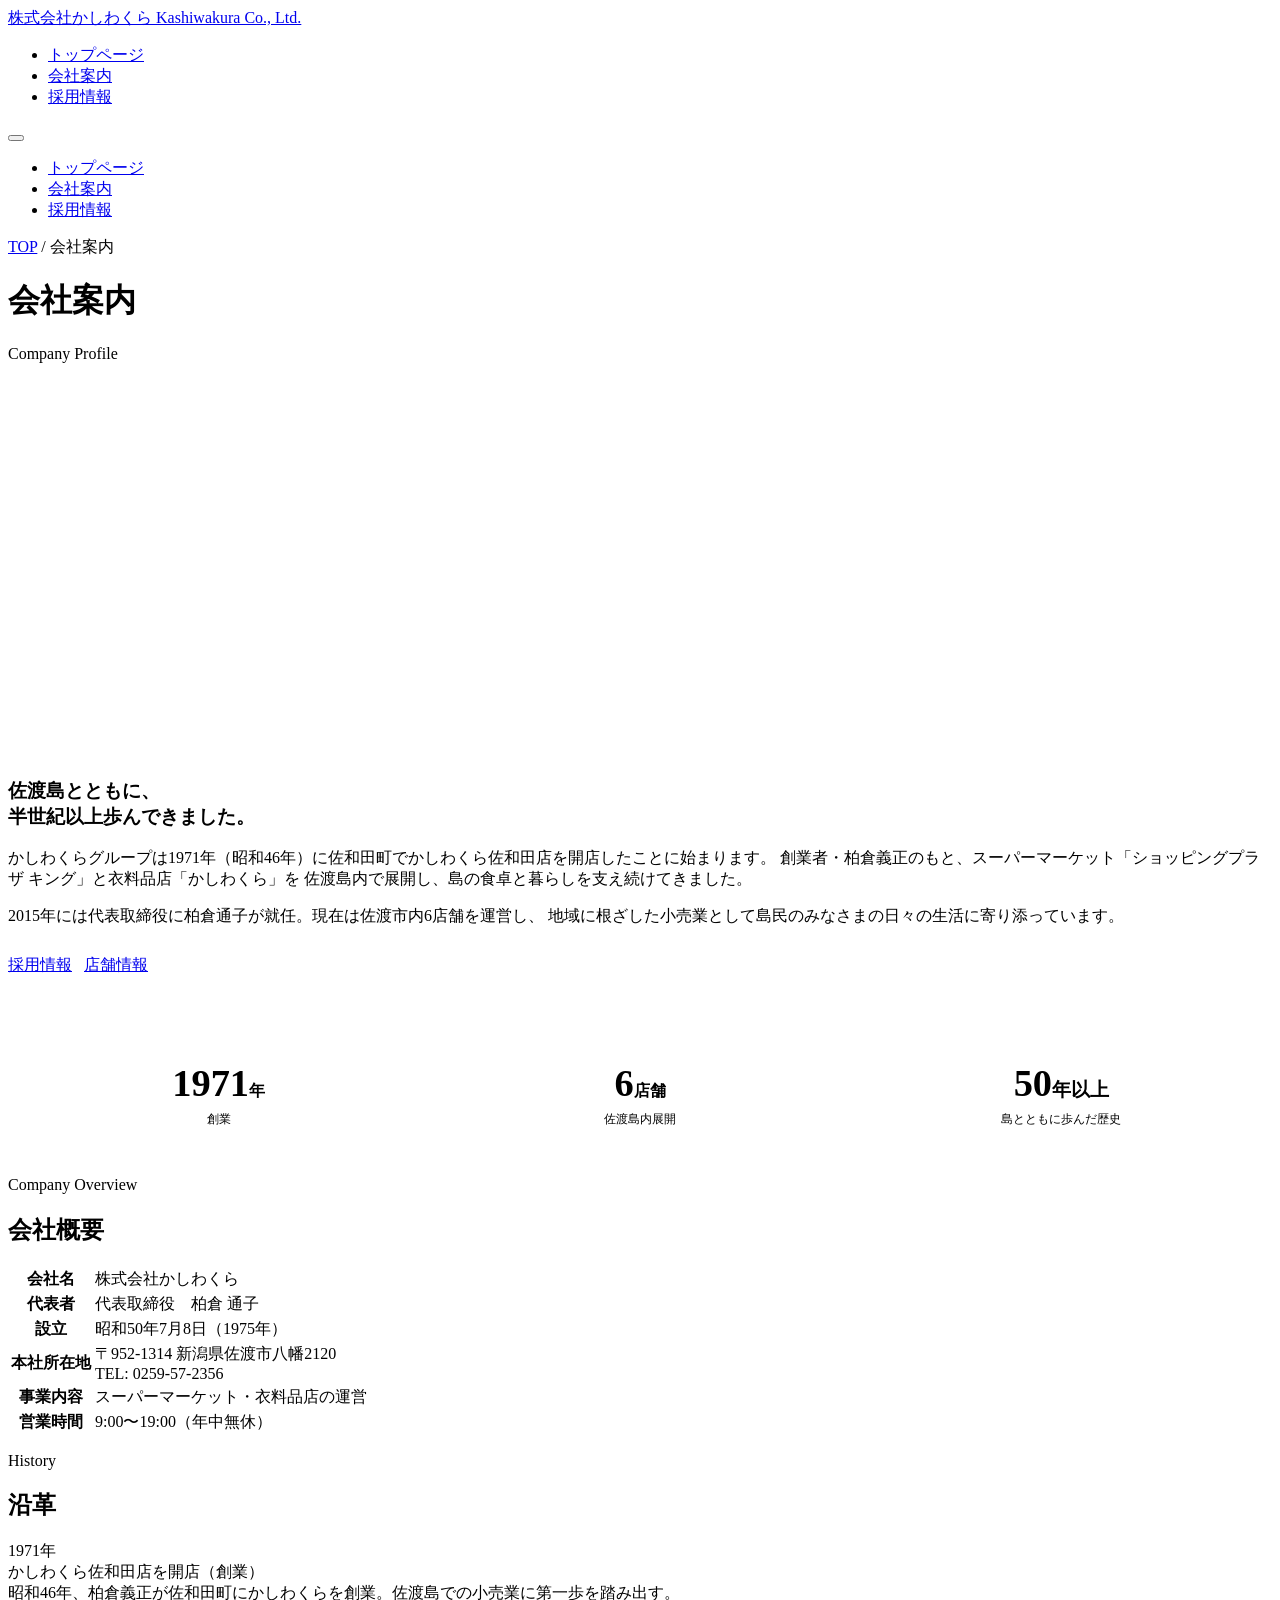
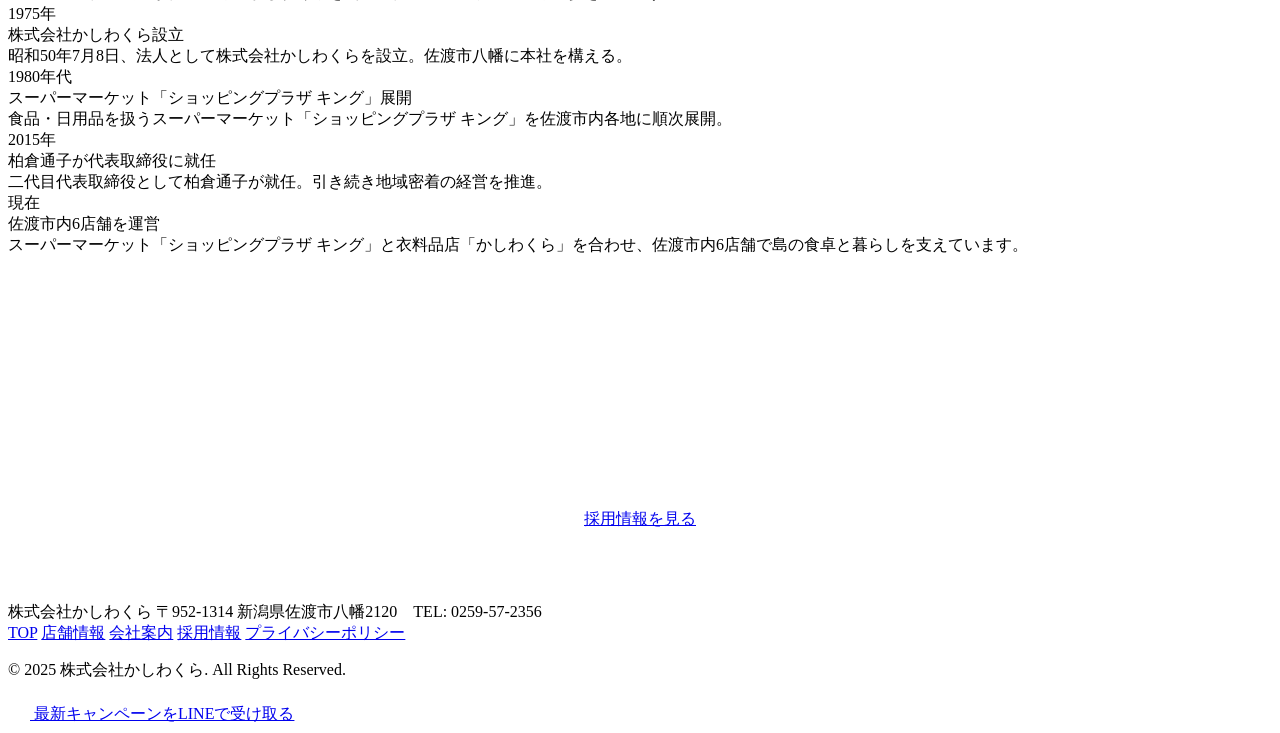
==== company.html @ 740fd7d4 "Add files via upload" ====
<!DOCTYPE html>
<html lang="ja">
<head>
  <meta charset="UTF-8" />
  <meta name="viewport" content="width=device-width, initial-scale=1.0" />
  <meta name="description" content="株式会社かしわくらの会社案内。企業理念・沿革・会社概要をご紹介します。" />
  <title>会社案内 | 株式会社かしわくら</title>
  <link rel="preconnect" href="https://fonts.googleapis.com" />
  <link rel="preconnect" href="https://fonts.gstatic.com" crossorigin />
  <link href="https://fonts.googleapis.com/css2?family=Noto+Sans+JP:wght@400;500;700;900&display=swap" rel="stylesheet" />
  <link rel="stylesheet" href="css/style.css" />
</head>
<body>

<!-- ===== HEADER ===== -->
<header id="header">
  <div class="header-inner">
    <a href="index.html" class="logo">
      <span class="logo-main">株式会社かしわくら</span>
      <span class="logo-sub">Kashiwakura Co., Ltd.</span>
    </a>

    <nav>
      <ul class="nav-list">
        <li><a href="index.html">トップページ</a></li>
        <li><a href="company.html" class="active">会社案内</a></li>
        <li><a href="recruit.html">採用情報</a></li>
      </ul>
    </nav>

    <button class="hamburger" id="hamburger" aria-label="メニュー" aria-expanded="false">
      <span></span>
      <span></span>
      <span></span>
    </button>
  </div>
</header>

<!-- Mobile Menu -->
<div class="mobile-menu" id="mobileMenu">
  <ul>
    <li><a href="index.html">トップページ</a></li>
    <li><a href="company.html">会社案内</a></li>
    <li><a href="recruit.html">採用情報</a></li>
  </ul>
</div>


<!-- ===== PAGE HERO ===== -->
<div class="page-hero">
  <div class="container">
    <nav class="breadcrumb" aria-label="パンくず">
      <a href="index.html">TOP</a>
      <span class="breadcrumb-sep">/</span>
      <span>会社案内</span>
    </nav>
    <h1 class="page-hero-title">会社案内</h1>
    <p class="page-hero-en">Company Profile</p>
  </div>
</div>

<!-- ===== OVERVIEW ===== -->
<section class="overview-section">
  <div class="container">
    <div class="overview-grid">
      <div class="overview-image fade-in-left">
        <div class="store-photo-placeholder" data-label="ここに画像が入ります" style="height:100%; min-height:380px; border-radius:var(--radius-lg);"></div>
      </div>
      <div class="overview-text fade-in-right">
        <h3>佐渡島とともに、<br>半世紀以上歩んできました。</h3>
        <p>
          かしわくらグループは1971年（昭和46年）に佐和田町でかしわくら佐和田店を開店したことに始まります。
          創業者・柏倉義正のもと、スーパーマーケット「ショッピングプラザ キング」と衣料品店「かしわくら」を
          佐渡島内で展開し、島の食卓と暮らしを支え続けてきました。
        </p>
        <p>
          2015年には代表取締役に柏倉通子が就任。現在は佐渡市内6店舗を運営し、
          地域に根ざした小売業として島民のみなさまの日々の生活に寄り添っています。
        </p>
        <div style="margin-top:28px; display:flex; gap:12px; flex-wrap:wrap;">
          <a href="recruit.html" class="btn btn-primary">採用情報 <span class="chevron"></span></a>
          <a href="index.html#store" class="btn btn-outline">店舗情報 <span class="chevron"></span></a>
        </div>
      </div>
    </div>

    <!-- Stats -->
    <div style="display:grid; grid-template-columns:repeat(3,1fr); gap:0; margin-top:56px; border:1px solid var(--border-light);" class="stagger">
      <div class="fade-in" style="padding:32px 24px; text-align:center; border-right:1px solid var(--border-light);">
        <div style="font-size:2.4rem; font-weight:900; color:var(--primary); line-height:1;">1971<span style="font-size:1rem; font-weight:700;">年</span></div>
        <div style="font-size:0.78rem; color:var(--text-muted); margin-top:8px;">創業</div>
      </div>
      <div class="fade-in" style="padding:32px 24px; text-align:center; border-right:1px solid var(--border-light);">
        <div style="font-size:2.4rem; font-weight:900; color:var(--primary); line-height:1;">6<span style="font-size:1rem; font-weight:700;">店舗</span></div>
        <div style="font-size:0.78rem; color:var(--text-muted); margin-top:8px;">佐渡島内展開</div>
      </div>
      <div class="fade-in" style="padding:32px 24px; text-align:center;">
        <div style="font-size:2.4rem; font-weight:900; color:var(--primary); line-height:1;">50<span style="font-size:1.2rem; font-weight:700;">年以上</span></div>
        <div style="font-size:0.78rem; color:var(--text-muted); margin-top:8px;">島とともに歩んだ歴史</div>
      </div>
    </div>
  </div>
</section>

<!-- ===== COMPANY TABLE ===== -->
<section class="company-table-section">
  <div class="container">
    <div class="section-header fade-in">
      <p class="section-title-en">Company Overview</p>
      <h2 class="section-title">会社概要</h2>
      <div class="divider"></div>
    </div>

    <div class="fade-in">
      <table class="company-table">
        <tbody>
          <tr>
            <th>会社名</th>
            <td>株式会社かしわくら</td>
          </tr>
          <tr>
            <th>代表者</th>
            <td>代表取締役　柏倉 通子</td>
          </tr>
          <tr>
            <th>設立</th>
            <td>昭和50年7月8日（1975年）</td>
          </tr>
          <tr>
            <th>本社所在地</th>
            <td>〒952-1314 新潟県佐渡市八幡2120<br>TEL: 0259-57-2356</td>
          </tr>
          <tr>
            <th>事業内容</th>
            <td>スーパーマーケット・衣料品店の運営</td>
          </tr>
          <tr>
            <th>営業時間</th>
            <td>9:00〜19:00（年中無休）</td>
          </tr>
        </tbody>
      </table>
    </div>
  </div>
</section>


<!-- ===== HISTORY ===== -->
<section class="history-section">
  <div class="container">
    <div class="section-header fade-in">
      <p class="section-title-en">History</p>
      <h2 class="section-title">沿革</h2>
      <div class="divider"></div>
    </div>

    <div class="timeline fade-in">
      <div class="timeline-item">
        <div class="timeline-year">1971年</div>
        <div class="timeline-dot"></div>
        <div class="timeline-body">
          <div class="timeline-event">かしわくら佐和田店を開店（創業）</div>
          <div class="timeline-desc">昭和46年、柏倉義正が佐和田町にかしわくらを創業。佐渡島での小売業に第一歩を踏み出す。</div>
        </div>
      </div>
      <div class="timeline-item">
        <div class="timeline-year">1975年</div>
        <div class="timeline-dot"></div>
        <div class="timeline-body">
          <div class="timeline-event">株式会社かしわくら設立</div>
          <div class="timeline-desc">昭和50年7月8日、法人として株式会社かしわくらを設立。佐渡市八幡に本社を構える。</div>
        </div>
      </div>
      <div class="timeline-item">
        <div class="timeline-year">1980年代</div>
        <div class="timeline-dot"></div>
        <div class="timeline-body">
          <div class="timeline-event">スーパーマーケット「ショッピングプラザ キング」展開</div>
          <div class="timeline-desc">食品・日用品を扱うスーパーマーケット「ショッピングプラザ キング」を佐渡市内各地に順次展開。</div>
        </div>
      </div>
      <div class="timeline-item">
        <div class="timeline-year">2015年</div>
        <div class="timeline-dot"></div>
        <div class="timeline-body">
          <div class="timeline-event">柏倉通子が代表取締役に就任</div>
          <div class="timeline-desc">二代目代表取締役として柏倉通子が就任。引き続き地域密着の経営を推進。</div>
        </div>
      </div>
      <div class="timeline-item">
        <div class="timeline-year">現在</div>
        <div class="timeline-dot" style="background: var(--accent);"></div>
        <div class="timeline-body">
          <div class="timeline-event">佐渡市内6店舗を運営</div>
          <div class="timeline-desc">スーパーマーケット「ショッピングプラザ キング」と衣料品店「かしわくら」を合わせ、佐渡市内6店舗で島の食卓と暮らしを支えています。</div>
        </div>
      </div>
    </div>
  </div>
</section>

<!-- ===== CTA ===== -->
<section style="background: var(--primary); padding: 72px 0; text-align: center;">
  <div class="container">
    <div class="fade-in">
      <p style="font-size:0.75rem; font-weight:700; letter-spacing:0.2em; color:rgba(255,255,255,0.6); text-transform:uppercase; margin-bottom:14px;">Join Us</p>
      <h2 style="font-size:clamp(1.5rem, 3.5vw, 2.2rem); font-weight:800; color:#fff; margin-bottom:18px;">一緒に働いてみませんか？</h2>
      <p style="font-size:0.95rem; color:rgba(255,255,255,0.8); margin-bottom:32px; line-height:1.8;">
        スタッフを募集しています。未経験でも安心の研修制度があります。
      </p>
      <a href="recruit.html" class="btn btn-green btn-lg">採用情報を見る <span class="chevron"></span></a>
    </div>
  </div>
</section>

<!-- ===== FOOTER ===== -->
<footer id="footer">
  <div class="footer-simple">
    <div class="footer-simple-inner container">
      <div class="footer-simple-left">
        <span class="footer-logo-main">株式会社かしわくら</span>
        <span class="footer-simple-address">〒952-1314 新潟県佐渡市八幡2120　TEL: 0259-57-2356</span>
      </div>
      <nav class="footer-simple-nav">
        <a href="index.html">TOP</a>
        <a href="index.html#store">店舗情報</a>
        <a href="company.html">会社案内</a>
        <a href="recruit.html">採用情報</a>
        <a href="#">プライバシーポリシー</a>
      </nav>
    </div>
    <div class="footer-simple-bottom container">
      <p>&copy; 2025 株式会社かしわくら. All Rights Reserved.</p>
    </div>
  </div>
</footer>

<!-- ===== 浮遊LINEボタン ===== -->
<a href="https://lin.ee/XRO5VTy" target="_blank" rel="noopener" class="float-line-btn" aria-label="LINEで最新キャンペーン情報を受け取る">
  <svg width="22" height="22" viewBox="0 0 24 24" fill="#fff"><path d="M19.365 9.863c.349 0 .63.285.63.631 0 .345-.281.63-.63.63H17.61v1.125h1.755c.349 0 .63.283.63.630 0 .344-.281.629-.63.629h-2.386c-.345 0-.627-.285-.627-.629V8.108c0-.345.282-.63.63-.63h2.386c.349 0 .63.285.63.63 0 .349-.281.63-.63.63H17.61v1.125h1.755zm-3.855 3.016c0 .27-.174.51-.432.596-.064.021-.133.031-.199.031-.211 0-.391-.09-.51-.25l-2.443-3.317v2.94c0 .344-.279.629-.631.629-.346 0-.626-.285-.626-.629V8.108c0-.27.173-.51.43-.595.06-.023.136-.033.194-.033.195 0 .375.104.495.254l2.462 3.33V8.108c0-.345.282-.63.63-.63.345 0 .63.285.63.63v4.771zm-5.741 0c0 .344-.282.629-.631.629-.345 0-.627-.285-.627-.629V8.108c0-.345.282-.63.627-.63.349 0 .631.285.631.63v4.771zm-2.466.629H4.917c-.345 0-.63-.285-.63-.629V8.108c0-.345.285-.63.63-.63.348 0 .63.285.63.63v4.141h1.756c.348 0 .629.283.629.63 0 .344-.281.629-.629.629M24 10.314C24 4.943 18.615.572 12 .572S0 4.943 0 10.314c0 4.811 4.27 8.842 10.035 9.608.391.082.923.258 1.058.59.12.301.079.766.038 1.08l-.164 1.02c-.045.301-.24 1.186 1.049.645 1.291-.539 6.916-4.078 9.436-6.975C23.176 14.393 24 12.458 24 10.314"/></svg>
  <span>最新キャンペーンをLINEで受け取る</span>
</a>

<script src="js/main.js"></script>
</body>
</html>
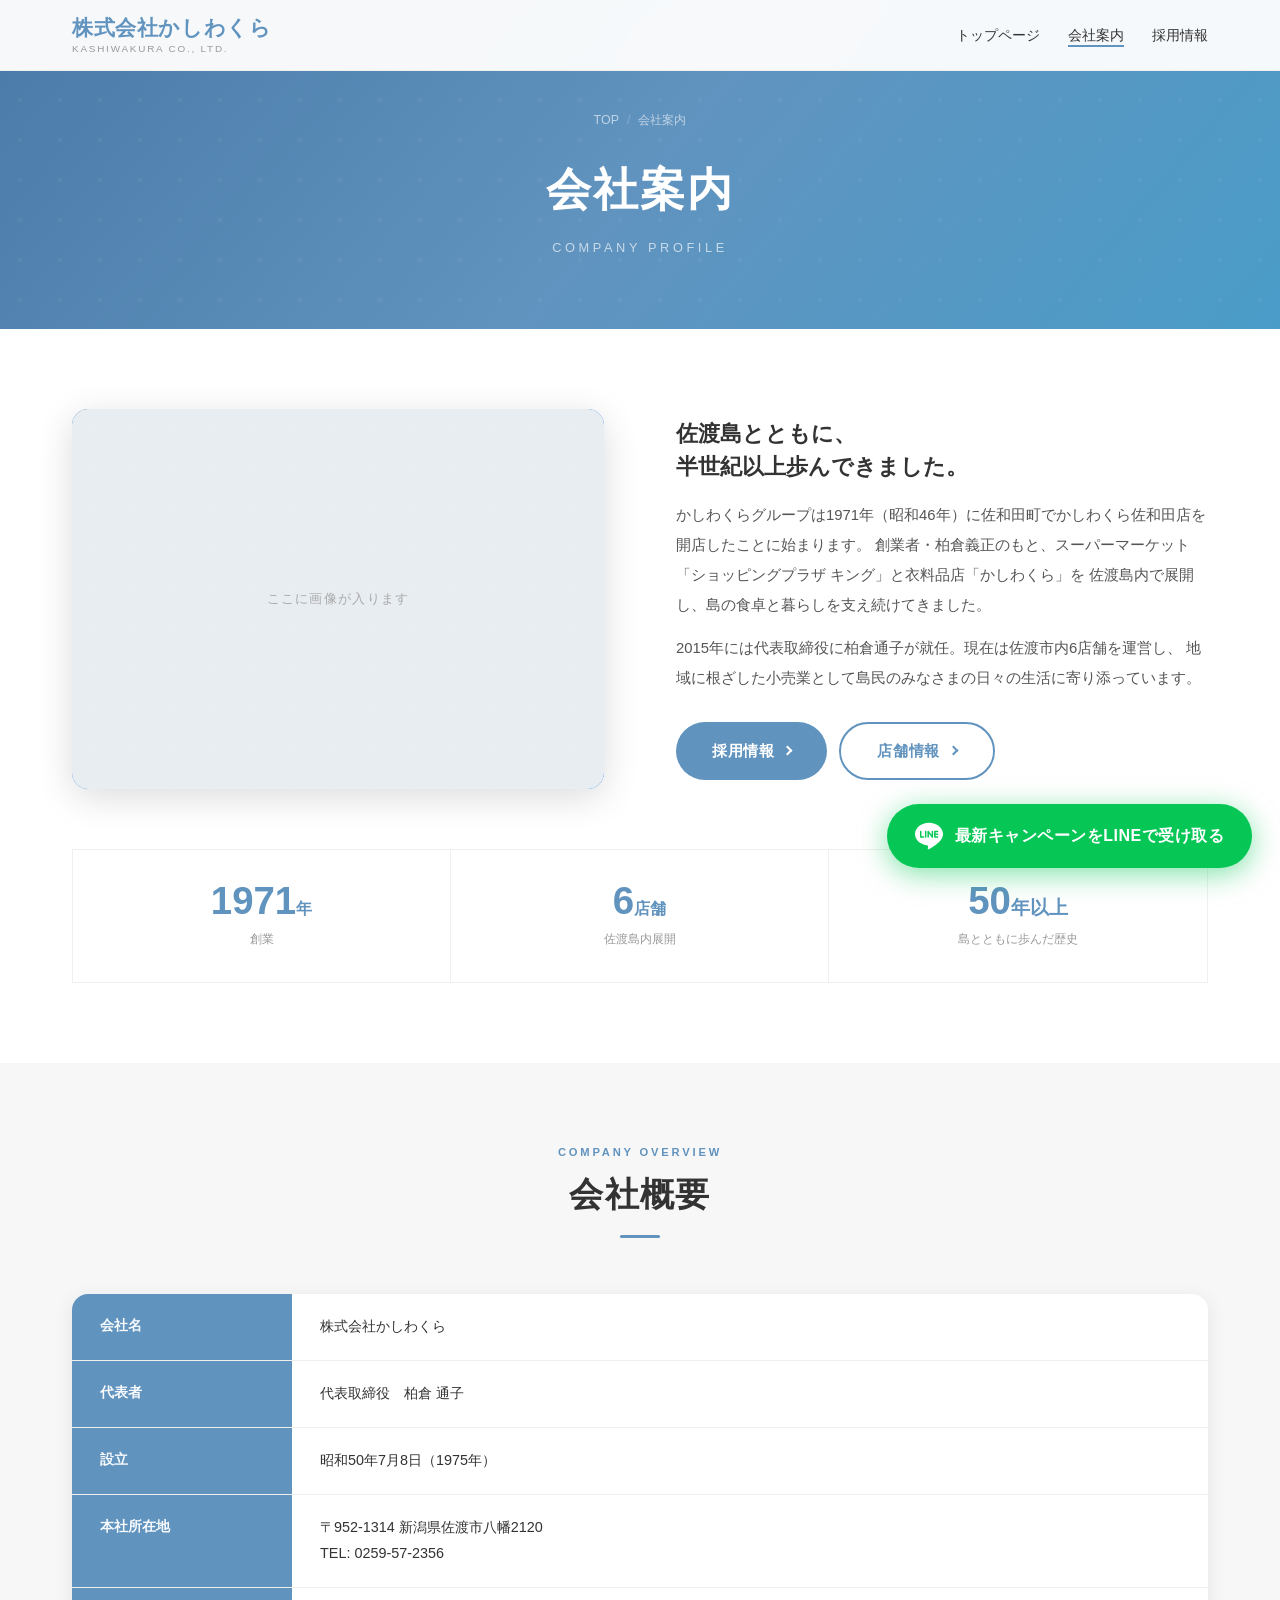
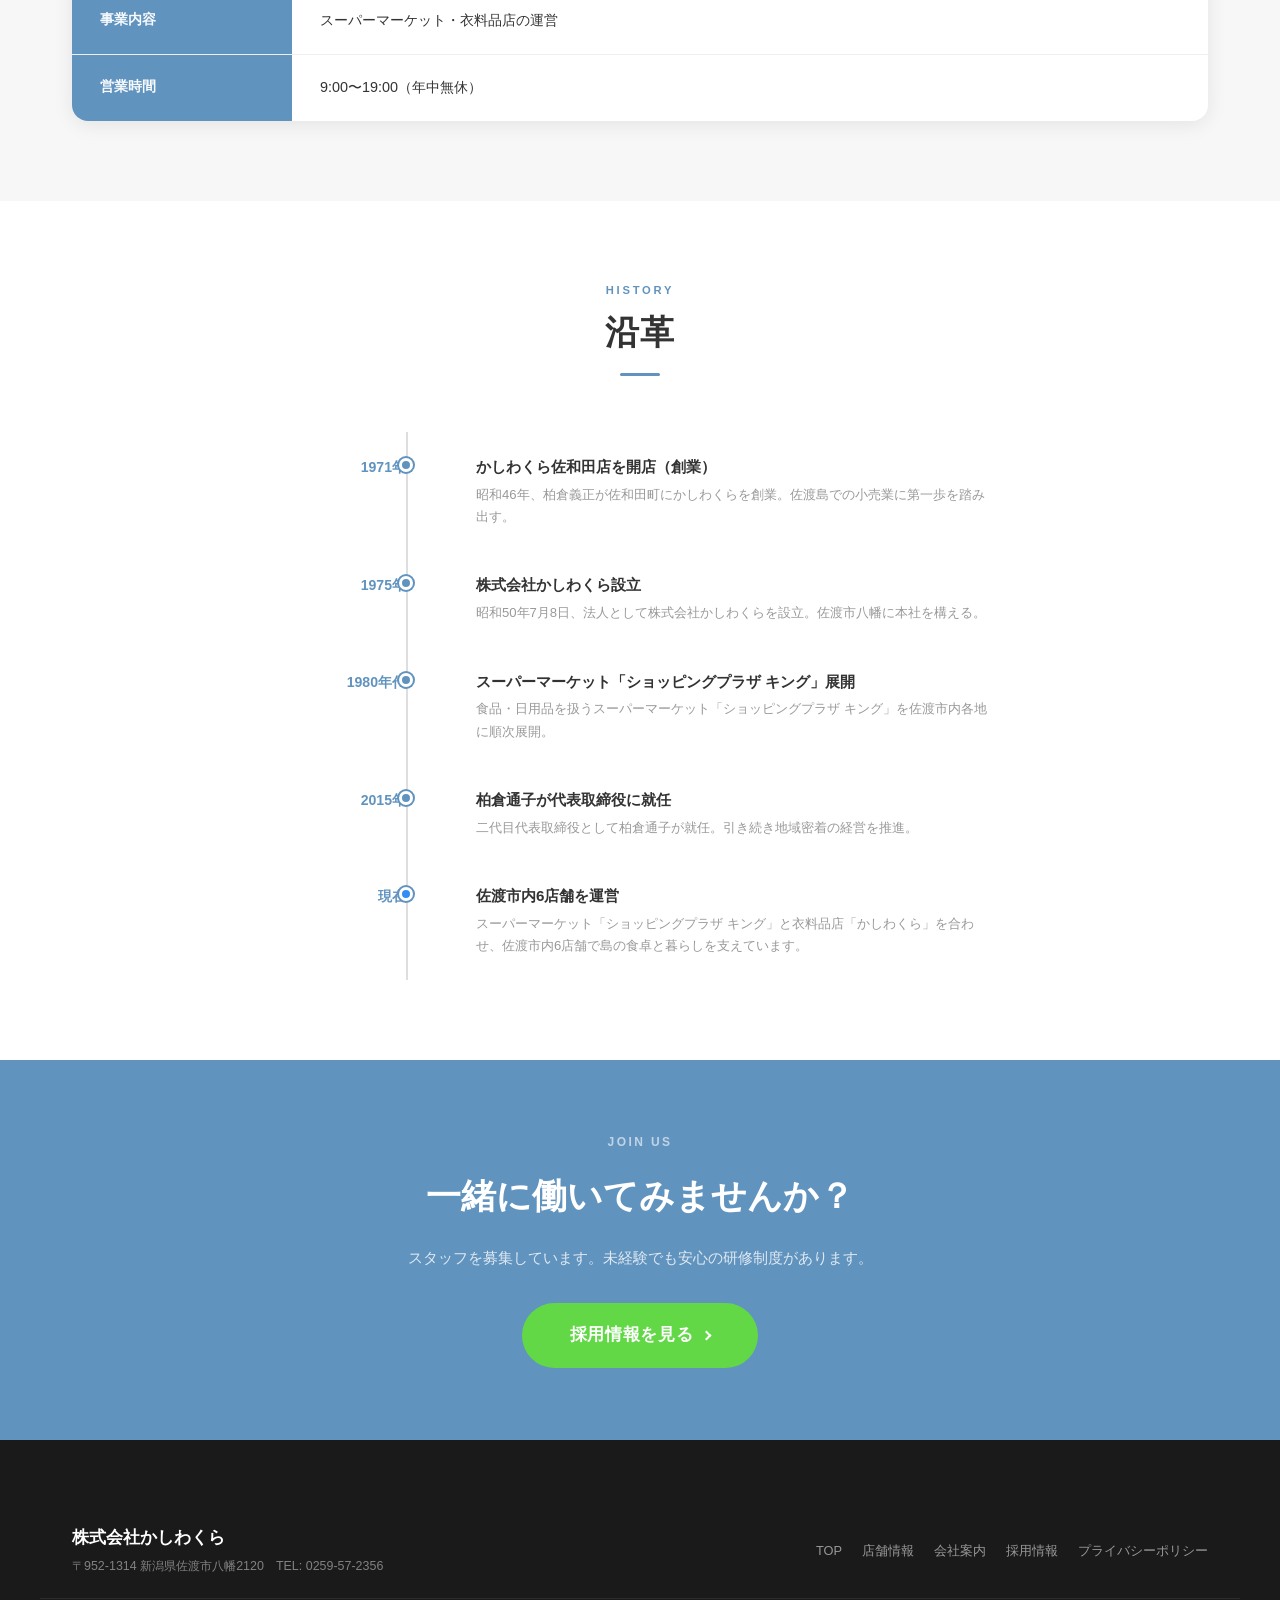
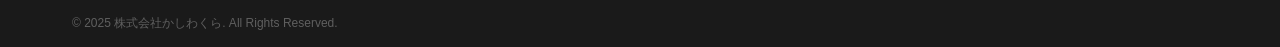
==== commit ce8e6952: "Add files via upload" ====
--- a/company.html
+++ b/company.html
@@ -8,7 +8,7 @@
   <link rel="preconnect" href="https://fonts.googleapis.com" />
   <link rel="preconnect" href="https://fonts.gstatic.com" crossorigin />
   <link href="https://fonts.googleapis.com/css2?family=Noto+Sans+JP:wght@400;500;700;900&display=swap" rel="stylesheet" />
-  <link rel="stylesheet" href="css/style.css" />
+  <link rel="stylesheet" href="style.css" />
 </head>
 <body>
 
@@ -241,6 +241,6 @@
   <span>最新キャンペーンをLINEで受け取る</span>
 </a>
 
-<script src="js/main.js"></script>
+<script src="main.js"></script>
 </body>
 </html>
--- a/style.css
+++ b/style.css
@@ -0,0 +1,2009 @@
+/* ===================================
+   CSS Variables & Reset
+=================================== */
+:root {
+  --primary: #6193bf;
+  --primary-dark: #4a7ba8;
+  --primary-light: #85afd0;
+  --accent: #338df4;
+  --accent-green: #62d847;
+  --accent-green-dark: #4ab835;
+  --bg: #f7f7f7;
+  --bg-white: #ffffff;
+  --bg-light: #fdfdfd;
+  --text: #333333;
+  --text-light: #555555;
+  --text-muted: #999999;
+  --border: #dedede;
+  --border-light: #efefef;
+  --radius: 8px;
+  --radius-lg: 16px;
+  --radius-pill: 40px;
+  --shadow: 0 4px 20px rgba(0,0,0,0.08);
+  --shadow-hover: 0 8px 36px rgba(0,0,0,0.14);
+  --transition: 0.25s ease;
+  --font: "Helvetica Neue", Arial, "Hiragino Kaku Gothic ProN", "Hiragino Sans", Meiryo, sans-serif;
+  --max-w: 1200px;
+}
+
+*, *::before, *::after {
+  box-sizing: border-box;
+  margin: 0;
+  padding: 0;
+}
+
+html {
+  scroll-behavior: smooth;
+  font-size: 16px;
+}
+
+body {
+  font-family: var(--font);
+  color: var(--text);
+  background: var(--bg-white);
+  line-height: 1.7;
+  overflow-x: hidden;
+}
+
+img { max-width: 100%; height: auto; display: block; }
+a { color: inherit; text-decoration: none; transition: opacity var(--transition); }
+a:hover { opacity: 0.8; }
+ul { list-style: none; }
+
+/* ===================================
+   Typography
+=================================== */
+.section-title {
+  font-size: clamp(1.5rem, 4vw, 2.1rem);
+  font-weight: 700;
+  color: var(--text);
+  letter-spacing: 0.04em;
+  line-height: 1.35;
+}
+
+.section-title-en {
+  display: block;
+  font-size: 0.7rem;
+  font-weight: 700;
+  letter-spacing: 0.25em;
+  color: var(--primary);
+  text-transform: uppercase;
+  margin-bottom: 10px;
+}
+
+.section-lead {
+  font-size: 1rem;
+  color: var(--text-light);
+  margin-top: 14px;
+  line-height: 1.9;
+}
+
+/* ===================================
+   Layout Utilities
+=================================== */
+.container {
+  max-width: var(--max-w);
+  margin: 0 auto;
+  padding: 0 32px;
+}
+
+.section { padding: 80px 0; }
+
+.section-header {
+  text-align: center;
+  margin-bottom: 56px;
+}
+
+.section-header .divider {
+  width: 40px;
+  height: 3px;
+  background: var(--primary);
+  margin: 18px auto 0;
+  border-radius: 2px;
+}
+
+/* Buttons */
+.btn {
+  display: inline-flex;
+  align-items: center;
+  justify-content: center;
+  gap: 8px;
+  padding: 14px 36px;
+  border-radius: var(--radius-pill);
+  font-size: 0.95rem;
+  font-weight: 700;
+  letter-spacing: 0.04em;
+  cursor: pointer;
+  border: none;
+  transition: all var(--transition);
+  font-family: var(--font);
+}
+
+.btn-primary {
+  background: var(--primary);
+  color: #fff;
+}
+
+.btn-primary:hover {
+  background: var(--primary-dark);
+  transform: translateY(-2px);
+  box-shadow: 0 6px 20px rgba(97,147,191,0.4);
+  opacity: 1;
+}
+
+.btn-accent {
+  background: var(--accent);
+  color: #fff;
+}
+
+.btn-accent:hover {
+  background: #1a7ae0;
+  transform: translateY(-2px);
+  box-shadow: 0 6px 20px rgba(51,141,244,0.4);
+  opacity: 1;
+}
+
+.btn-green {
+  background: var(--accent-green);
+  color: #fff;
+}
+
+.btn-green:hover {
+  background: var(--accent-green-dark);
+  transform: translateY(-2px);
+  box-shadow: 0 6px 20px rgba(98,216,71,0.4);
+  opacity: 1;
+}
+
+.btn-outline {
+  background: transparent;
+  color: var(--primary);
+  border: 2px solid var(--primary);
+}
+
+.btn-outline:hover {
+  background: var(--primary);
+  color: #fff;
+  opacity: 1;
+}
+
+.btn-white {
+  background: #fff;
+  color: var(--primary);
+  font-weight: 700;
+}
+
+.btn-white:hover {
+  background: #f0f4f8;
+  opacity: 1;
+  transform: translateY(-2px);
+}
+
+.btn-sm {
+  padding: 10px 24px;
+  font-size: 0.85rem;
+}
+
+.btn-lg {
+  padding: 18px 48px;
+  font-size: 1.05rem;
+}
+
+/* Arrow chevron */
+.btn .chevron {
+  display: inline-block;
+  width: 7px;
+  height: 7px;
+  border-top: 2px solid currentColor;
+  border-right: 2px solid currentColor;
+  transform: rotate(45deg);
+  margin-left: 2px;
+  transition: transform var(--transition);
+}
+
+.btn:hover .chevron {
+  transform: rotate(45deg) translate(2px, -2px);
+}
+
+/* ===================================
+   Header / Navigation
+=================================== */
+#header {
+  position: fixed;
+  top: 0;
+  left: 0;
+  right: 0;
+  z-index: 1000;
+  background: rgba(253,253,253,0.96);
+  backdrop-filter: blur(8px);
+  -webkit-backdrop-filter: blur(8px);
+  border-bottom: 1px solid var(--border-light);
+  transition: box-shadow var(--transition);
+}
+
+#header.scrolled {
+  box-shadow: 0 2px 16px rgba(0,0,0,0.1);
+}
+
+.header-inner {
+  display: flex;
+  align-items: center;
+  justify-content: space-between;
+  height: 70px;
+  padding: 0 32px;
+  max-width: var(--max-w);
+  margin: 0 auto;
+}
+
+.logo {
+  display: flex;
+  flex-direction: column;
+  line-height: 1.2;
+  gap: 2px;
+}
+
+.logo-main {
+  font-size: 1.3rem;
+  font-weight: 800;
+  color: var(--primary);
+  letter-spacing: 0.03em;
+}
+
+.logo-sub {
+  font-size: 0.62rem;
+  color: var(--text-muted);
+  letter-spacing: 0.18em;
+  text-transform: uppercase;
+}
+
+.nav-list {
+  display: flex;
+  align-items: center;
+  gap: 28px;
+}
+
+.nav-list a {
+  font-size: 0.88rem;
+  font-weight: 500;
+  color: var(--text);
+  position: relative;
+  padding-bottom: 4px;
+  white-space: nowrap;
+}
+
+.nav-list a::after {
+  content: '';
+  position: absolute;
+  bottom: 0;
+  left: 0;
+  width: 0;
+  height: 2px;
+  background: var(--primary);
+  transition: width var(--transition);
+}
+
+.nav-list a:hover::after,
+.nav-list a.active::after {
+  width: 100%;
+}
+
+.nav-list a:hover { opacity: 1; color: var(--primary-dark); }
+
+.nav-contact-btn {
+  background: var(--accent) !important;
+  color: #fff !important;
+  padding: 8px 20px;
+  border-radius: var(--radius-pill);
+  font-weight: 700 !important;
+  font-size: 0.82rem !important;
+}
+
+.nav-contact-btn::after { display: none !important; }
+.nav-contact-btn:hover { background: #1a7ae0 !important; opacity: 1 !important; }
+
+/* Hamburger */
+.hamburger {
+  display: none;
+  flex-direction: column;
+  gap: 5px;
+  cursor: pointer;
+  padding: 4px;
+  background: none;
+  border: none;
+}
+
+.hamburger span {
+  display: block;
+  width: 24px;
+  height: 2px;
+  background: var(--primary);
+  transition: all var(--transition);
+  border-radius: 2px;
+}
+
+.hamburger.active span:nth-child(1) { transform: rotate(45deg) translate(5px, 5px); }
+.hamburger.active span:nth-child(2) { opacity: 0; }
+.hamburger.active span:nth-child(3) { transform: rotate(-45deg) translate(5px, -5px); }
+
+/* Mobile Menu */
+.mobile-menu {
+  display: none;
+  position: fixed;
+  top: 70px;
+  left: 0;
+  right: 0;
+  background: rgba(253,253,253,0.98);
+  backdrop-filter: blur(8px);
+  padding: 16px 24px 24px;
+  border-bottom: 1px solid var(--border);
+  z-index: 999;
+}
+
+.mobile-menu.open { display: block; }
+
+.mobile-menu ul { display: flex; flex-direction: column; }
+
+.mobile-menu a {
+  display: block;
+  padding: 14px 0;
+  font-size: 0.95rem;
+  font-weight: 500;
+  color: var(--text);
+  border-bottom: 1px solid var(--border-light);
+}
+
+/* Fixed side banner (desktop only) */
+.side-banner {
+  position: fixed;
+  right: 0;
+  top: 50%;
+  transform: translateY(-50%);
+  z-index: 500;
+  display: flex;
+  flex-direction: column;
+  gap: 0;
+}
+
+.side-banner-item {
+  writing-mode: vertical-rl;
+  background: var(--primary);
+  color: #fff;
+  font-size: 0.72rem;
+  font-weight: 700;
+  letter-spacing: 0.15em;
+  padding: 16px 10px;
+  cursor: pointer;
+  transition: background var(--transition);
+  white-space: nowrap;
+}
+
+.side-banner-item:nth-child(2) { background: var(--accent-green); }
+.side-banner-item:nth-child(3) { background: #333; }
+
+.side-banner-item:hover { opacity: 0.85; }
+
+/* ===================================
+   Hero (Static)
+=================================== */
+#hero {
+  position: relative;
+  height: calc(100vh - 70px);
+  min-height: 520px;
+  max-height: 820px;
+  overflow: hidden;
+  margin-top: 70px;
+}
+
+.hero-bg {
+  position: absolute;
+  inset: 0;
+}
+
+.hero-bg img {
+  width: 100%;
+  height: 100%;
+  object-fit: cover;
+  object-position: center 40%;
+  display: block;
+}
+
+.hero-overlay {
+  position: absolute;
+  inset: 0;
+  background: linear-gradient(
+    to right,
+    rgba(0,0,0,0.62) 0%,
+    rgba(0,0,0,0.35) 55%,
+    rgba(0,0,0,0.1) 100%
+  );
+}
+
+.hero-content {
+  position: absolute;
+  inset: 0;
+  display: flex;
+  align-items: center;
+  padding: 0 8%;
+}
+
+.hero-text {
+  color: #fff;
+  max-width: 580px;
+}
+
+.hero-label {
+  display: inline-block;
+  font-size: 0.72rem;
+  font-weight: 700;
+  letter-spacing: 0.2em;
+  color: rgba(255,255,255,0.8);
+  border: 1px solid rgba(255,255,255,0.45);
+  padding: 5px 14px;
+  border-radius: var(--radius-pill);
+  margin-bottom: 24px;
+}
+
+.hero-title {
+  font-size: clamp(2rem, 5vw, 3.6rem);
+  font-weight: 900;
+  line-height: 1.2;
+  margin-bottom: 20px;
+  text-shadow: 0 2px 16px rgba(0,0,0,0.3);
+  letter-spacing: 0.03em;
+}
+
+.hero-desc {
+  font-size: clamp(0.88rem, 1.8vw, 1.05rem);
+  line-height: 1.9;
+  margin-bottom: 32px;
+  opacity: 0.9;
+}
+
+.hero-btns {
+  display: flex;
+  gap: 14px;
+  flex-wrap: wrap;
+}
+
+.btn-line-hero {
+  background: #06C755;
+  color: #fff;
+  border: none;
+}
+
+.btn-line-hero:hover {
+  background: #05b34c;
+  transform: translateY(-2px);
+  box-shadow: 0 6px 20px rgba(6,199,85,0.4);
+  opacity: 1;
+}
+
+/* ===================================
+   News Ticker (below hero)
+=================================== */
+.news-ticker {
+  background: var(--primary);
+  color: #fff;
+  padding: 0;
+  overflow: hidden;
+}
+
+.news-ticker-inner {
+  display: flex;
+  align-items: stretch;
+  height: 48px;
+}
+
+.news-ticker-label {
+  background: var(--primary-dark);
+  padding: 0 24px;
+  display: flex;
+  align-items: center;
+  font-size: 0.78rem;
+  font-weight: 700;
+  letter-spacing: 0.1em;
+  white-space: nowrap;
+  flex-shrink: 0;
+}
+
+.news-ticker-track {
+  display: flex;
+  align-items: center;
+  padding: 0 24px;
+  overflow: hidden;
+  position: relative;
+  flex: 1;
+}
+
+.news-ticker-text {
+  font-size: 0.85rem;
+  white-space: nowrap;
+  animation: ticker 30s linear infinite;
+}
+
+@keyframes ticker {
+  from { transform: translateX(100%); }
+  to { transform: translateX(-100%); }
+}
+
+/* ===================================
+   Campaign Section
+=================================== */
+#campaign {
+  background: var(--bg-white);
+  padding: 80px 0;
+}
+
+.campaign-grid {
+  display: grid;
+  grid-template-columns: repeat(3, 1fr);
+  gap: 24px;
+}
+
+.campaign-card {
+  position: relative;
+  border-radius: var(--radius-lg);
+  overflow: hidden;
+  box-shadow: var(--shadow);
+  transition: all var(--transition);
+  display: flex;
+  flex-direction: column;
+  min-height: 300px;
+}
+
+.campaign-card:hover {
+  transform: translateY(-6px);
+  box-shadow: var(--shadow-hover);
+}
+
+.campaign-card.featured {
+  grid-column: 1 / -1;
+  flex-direction: row;
+  min-height: 340px;
+}
+
+.campaign-card-image {
+  flex: 1;
+  min-height: 200px;
+  display: flex;
+  align-items: center;
+  justify-content: center;
+  font-size: 5rem;
+  position: relative;
+  overflow: hidden;
+}
+
+.campaign-card.featured .campaign-card-image {
+  min-height: 340px;
+  flex: 1.2;
+}
+
+.campaign-bg-1 { background: linear-gradient(135deg, #6193bf, #338df4, #85afd0); }
+.campaign-bg-2 { background: linear-gradient(135deg, #4a9cc8, #6193bf); }
+.campaign-bg-3 { background: linear-gradient(135deg, #338df4, #62d847); }
+
+.campaign-image-overlay {
+  position: absolute;
+  inset: 0;
+  background: rgba(0,0,0,0.12);
+}
+
+.campaign-card-body {
+  background: var(--bg-white);
+  padding: 28px;
+  display: flex;
+  flex-direction: column;
+  justify-content: space-between;
+  flex: 1;
+}
+
+.campaign-card.featured .campaign-card-body {
+  flex: 0.8;
+  padding: 40px 36px;
+  justify-content: center;
+  gap: 16px;
+}
+
+.campaign-badge {
+  display: inline-block;
+  background: var(--primary);
+  color: #fff;
+  font-size: 0.68rem;
+  font-weight: 700;
+  letter-spacing: 0.12em;
+  padding: 4px 12px;
+  border-radius: var(--radius-pill);
+  margin-bottom: 10px;
+  text-transform: uppercase;
+}
+
+.campaign-badge.green { background: var(--accent-green); }
+.campaign-badge.blue { background: var(--accent); }
+
+.campaign-card-title {
+  font-size: 1.1rem;
+  font-weight: 700;
+  color: var(--text);
+  line-height: 1.4;
+  margin-bottom: 8px;
+}
+
+.campaign-card.featured .campaign-card-title { font-size: 1.6rem; }
+
+.campaign-card-desc {
+  font-size: 0.85rem;
+  color: var(--text-light);
+  line-height: 1.7;
+  flex: 1;
+  margin-bottom: 16px;
+}
+
+.campaign-period {
+  font-size: 0.78rem;
+  color: var(--text-muted);
+  display: flex;
+  align-items: center;
+  gap: 6px;
+}
+
+.campaign-period::before {
+  content: '📅';
+  font-size: 0.85rem;
+}
+
+/* ===================================
+   Philosophy / Concept Section
+=================================== */
+#philosophy {
+  background: var(--bg);
+  padding: 90px 0;
+}
+
+.philosophy-inner {
+  display: grid;
+  grid-template-columns: 1fr 1fr;
+  gap: 80px;
+  align-items: center;
+}
+
+.philosophy-label {
+  font-size: 0.72rem;
+  font-weight: 700;
+  letter-spacing: 0.25em;
+  color: var(--primary);
+  text-transform: uppercase;
+  margin-bottom: 12px;
+  display: flex;
+  align-items: center;
+  gap: 8px;
+}
+
+.philosophy-label::before {
+  content: '';
+  display: inline-block;
+  width: 32px;
+  height: 2px;
+  background: var(--primary);
+  border-radius: 2px;
+}
+
+.philosophy-lead {
+  font-size: clamp(1.4rem, 3vw, 2rem);
+  font-weight: 800;
+  line-height: 1.5;
+  color: var(--text);
+  margin: 20px 0 24px;
+}
+
+.philosophy-lead em {
+  color: var(--primary);
+  font-style: normal;
+}
+
+.philosophy-text {
+  font-size: 0.95rem;
+  line-height: 2;
+  color: var(--text-light);
+  margin-bottom: 14px;
+}
+
+.philosophy-values {
+  display: grid;
+  grid-template-columns: repeat(3, 1fr);
+  gap: 16px;
+  margin-top: 40px;
+}
+
+.value-item {
+  background: var(--bg-white);
+  border: 1.5px solid var(--border-light);
+  border-radius: var(--radius-lg);
+  padding: 24px 16px;
+  text-align: center;
+  transition: all var(--transition);
+  box-shadow: var(--shadow);
+}
+
+.value-item:hover {
+  border-color: var(--primary);
+  transform: translateY(-4px);
+  box-shadow: var(--shadow-hover);
+}
+
+.value-icon { font-size: 2rem; margin-bottom: 10px; }
+.value-label { font-size: 0.82rem; font-weight: 700; color: var(--primary); margin-bottom: 6px; }
+.value-desc { font-size: 0.78rem; color: var(--text-muted); line-height: 1.6; }
+
+.philosophy-image-box {
+  position: relative;
+}
+
+.philosophy-image-main {
+  width: 100%;
+  height: 460px;
+  background: linear-gradient(135deg, #6193bf 0%, #338df4 50%, #62d847 100%);
+  border-radius: var(--radius-lg);
+  display: flex;
+  align-items: center;
+  justify-content: center;
+  font-size: 7rem;
+  box-shadow: var(--shadow-hover);
+  position: relative;
+  overflow: hidden;
+}
+
+.philosophy-image-main::after {
+  content: '';
+  position: absolute;
+  inset: 0;
+  background: url("data:image/svg+xml,%3Csvg width='40' height='40' viewBox='0 0 40 40' xmlns='http://www.w3.org/2000/svg'%3E%3Cg fill='%23ffffff' fill-opacity='0.06'%3E%3Ccircle cx='20' cy='20' r='3'/%3E%3C/g%3E%3C/svg%3E");
+}
+
+.philosophy-stat-card {
+  position: absolute;
+  background: var(--bg-white);
+  border-radius: var(--radius);
+  padding: 16px 20px;
+  box-shadow: var(--shadow-hover);
+  text-align: center;
+  min-width: 120px;
+}
+
+.philosophy-stat-card.s1 { bottom: -16px; left: -20px; }
+.philosophy-stat-card.s2 { top: -16px; right: -16px; }
+
+.stat-number { font-size: 1.8rem; font-weight: 800; color: var(--primary); line-height: 1; }
+.stat-unit { font-size: 0.85rem; font-weight: 700; color: var(--primary); }
+.stat-label { font-size: 0.7rem; color: var(--text-muted); margin-top: 4px; }
+
+/* ===================================
+   Store / Access Section
+=================================== */
+#store {
+  background: var(--bg-white);
+  padding: 80px 0;
+}
+
+.store-grid {
+  display: grid;
+  grid-template-columns: 1fr 1fr;
+  gap: 32px;
+  align-items: start;
+}
+
+.store-card {
+  background: var(--bg-white);
+  border-radius: var(--radius-lg);
+  overflow: hidden;
+  box-shadow: var(--shadow);
+  border: 1px solid var(--border-light);
+}
+
+.store-card-header {
+  background: var(--primary);
+  color: #fff;
+  padding: 24px 28px;
+}
+
+.store-card-name {
+  font-size: 1.15rem;
+  font-weight: 700;
+  margin-bottom: 4px;
+}
+
+.store-card-address {
+  font-size: 0.82rem;
+  opacity: 0.8;
+}
+
+.store-card-body { padding: 28px; }
+
+.info-table {
+  width: 100%;
+  border-collapse: collapse;
+}
+
+.info-table tr { border-bottom: 1px solid var(--border-light); }
+.info-table tr:last-child { border-bottom: none; }
+
+.info-table th {
+  width: 100px;
+  padding: 12px 0;
+  font-size: 0.82rem;
+  color: var(--text-muted);
+  font-weight: 500;
+  text-align: left;
+  vertical-align: top;
+  padding-right: 12px;
+}
+
+.info-table td {
+  padding: 12px 0;
+  font-size: 0.88rem;
+  color: var(--text);
+  line-height: 1.6;
+}
+
+.badge-status {
+  display: inline-block;
+  font-size: 0.68rem;
+  font-weight: 700;
+  padding: 2px 9px;
+  border-radius: var(--radius-pill);
+  margin-left: 8px;
+}
+
+.badge-open { background: #e8f5e9; color: #2e7d32; }
+.badge-closed { background: #fce4ec; color: #c62828; }
+
+.map-box {
+  background: linear-gradient(135deg, #e8f0f8 0%, #d0dce8 100%);
+  border-radius: var(--radius-lg);
+  overflow: hidden;
+  min-height: 380px;
+  display: flex;
+  flex-direction: column;
+  align-items: center;
+  justify-content: center;
+  gap: 12px;
+  color: var(--primary);
+  box-shadow: var(--shadow);
+  border: 1px solid var(--border-light);
+  position: relative;
+}
+
+.map-box-icon { font-size: 3.5rem; }
+.map-box-text { font-size: 1rem; font-weight: 700; }
+.map-box-sub { font-size: 0.82rem; color: var(--text-muted); text-align: center; line-height: 1.6; }
+
+.map-btn {
+  margin-top: 8px;
+}
+
+/* ===================================
+   Recruit (TOP) Banner
+=================================== */
+#recruit-top {
+  background: linear-gradient(100deg, var(--primary) 0%, var(--primary-dark) 40%, #1e4a72 100%);
+  color: #fff;
+  padding: 80px 0;
+  position: relative;
+  overflow: hidden;
+}
+
+#recruit-top::before {
+  content: '';
+  position: absolute;
+  top: -100px;
+  right: -100px;
+  width: 500px;
+  height: 500px;
+  border-radius: 50%;
+  background: rgba(255,255,255,0.05);
+  pointer-events: none;
+}
+
+#recruit-top::after {
+  content: '';
+  position: absolute;
+  bottom: -80px;
+  left: 30%;
+  width: 300px;
+  height: 300px;
+  border-radius: 50%;
+  background: rgba(98,216,71,0.1);
+  pointer-events: none;
+}
+
+.recruit-top-inner {
+  display: grid;
+  grid-template-columns: 1fr auto;
+  gap: 48px;
+  align-items: center;
+}
+
+.recruit-top-label {
+  font-size: 0.72rem;
+  font-weight: 700;
+  letter-spacing: 0.25em;
+  color: rgba(255,255,255,0.65);
+  text-transform: uppercase;
+  margin-bottom: 14px;
+}
+
+.recruit-top-title {
+  font-size: clamp(1.6rem, 3.5vw, 2.4rem);
+  font-weight: 800;
+  line-height: 1.3;
+  margin-bottom: 20px;
+}
+
+.recruit-top-desc {
+  font-size: 0.95rem;
+  line-height: 1.9;
+  color: rgba(255,255,255,0.85);
+  margin-bottom: 28px;
+  max-width: 520px;
+}
+
+.recruit-tags {
+  display: flex;
+  flex-wrap: wrap;
+  gap: 10px;
+  margin-bottom: 32px;
+}
+
+.recruit-tag {
+  background: rgba(255,255,255,0.15);
+  color: #fff;
+  border: 1px solid rgba(255,255,255,0.25);
+  padding: 6px 18px;
+  border-radius: var(--radius-pill);
+  font-size: 0.82rem;
+  font-weight: 600;
+  backdrop-filter: blur(4px);
+}
+
+.recruit-top-cta {
+  display: flex;
+  flex-direction: column;
+  align-items: center;
+  gap: 16px;
+  flex-shrink: 0;
+  padding: 32px 40px;
+  background: rgba(255,255,255,0.08);
+  border: 1px solid rgba(255,255,255,0.2);
+  border-radius: var(--radius-lg);
+  text-align: center;
+  backdrop-filter: blur(4px);
+}
+
+.recruit-top-cta-text {
+  font-size: 0.82rem;
+  color: rgba(255,255,255,0.75);
+  line-height: 1.6;
+}
+
+/* ===================================
+   Footer
+=================================== */
+#footer {
+  background: #222;
+  color: rgba(255,255,255,0.8);
+  padding: 56px 0 0;
+}
+
+.footer-inner {
+  display: grid;
+  grid-template-columns: 2fr 1fr 1fr;
+  gap: 48px;
+  padding-bottom: 48px;
+  border-bottom: 1px solid rgba(255,255,255,0.1);
+}
+
+.footer-logo-main { font-size: 1.3rem; font-weight: 800; color: #fff; }
+.footer-logo-sub { font-size: 0.6rem; color: rgba(255,255,255,0.45); letter-spacing: 0.15em; text-transform: uppercase; }
+
+.footer-desc {
+  font-size: 0.82rem;
+  color: rgba(255,255,255,0.55);
+  line-height: 1.8;
+  margin-top: 14px;
+  max-width: 280px;
+}
+
+.footer-col-title {
+  font-size: 0.75rem;
+  font-weight: 700;
+  letter-spacing: 0.15em;
+  text-transform: uppercase;
+  color: var(--primary-light);
+  margin-bottom: 16px;
+}
+
+.footer-links { display: flex; flex-direction: column; gap: 10px; }
+
+.footer-links a {
+  font-size: 0.82rem;
+  color: rgba(255,255,255,0.65);
+  display: flex;
+  align-items: center;
+  gap: 6px;
+  transition: color var(--transition);
+}
+
+.footer-links a::before { content: '›'; color: var(--primary); font-size: 1rem; }
+
+.footer-links a:hover { color: #fff; opacity: 1; }
+
+.footer-bottom {
+  padding: 18px 0;
+  text-align: center;
+  font-size: 0.78rem;
+  color: rgba(255,255,255,0.35);
+}
+
+/* ===================================
+   Page Hero (sub pages)
+=================================== */
+.page-hero {
+  background: linear-gradient(130deg, var(--primary-dark) 0%, var(--primary) 50%, #4a9cc8 100%);
+  color: #fff;
+  padding: 110px 0 70px;
+  text-align: center;
+  position: relative;
+  overflow: hidden;
+}
+
+.page-hero::before {
+  content: '';
+  position: absolute;
+  inset: 0;
+  background: url("data:image/svg+xml,%3Csvg width='40' height='40' viewBox='0 0 40 40' xmlns='http://www.w3.org/2000/svg'%3E%3Ccircle cx='20' cy='20' r='2' fill='%23ffffff' fill-opacity='0.05'/%3E%3C/svg%3E");
+}
+
+.breadcrumb {
+  display: flex;
+  align-items: center;
+  justify-content: center;
+  gap: 8px;
+  font-size: 0.78rem;
+  color: rgba(255,255,255,0.6);
+  margin-bottom: 20px;
+}
+
+.breadcrumb a { color: rgba(255,255,255,0.6); }
+.breadcrumb a:hover { color: #fff; }
+.breadcrumb-sep { opacity: 0.4; }
+
+.page-hero-title { font-size: clamp(1.8rem, 4.5vw, 2.8rem); font-weight: 800; letter-spacing: 0.04em; }
+.page-hero-en { font-size: 0.8rem; letter-spacing: 0.28em; color: rgba(255,255,255,0.65); text-transform: uppercase; margin-top: 10px; }
+
+/* ===================================
+   Company Page
+=================================== */
+.overview-section { background: var(--bg-white); padding: 80px 0; }
+
+.overview-grid {
+  display: grid;
+  grid-template-columns: 1fr 1fr;
+  gap: 72px;
+  align-items: center;
+  margin-bottom: 60px;
+}
+
+.overview-image {
+  height: 380px;
+  background: linear-gradient(135deg, #6193bf, #338df4);
+  border-radius: var(--radius-lg);
+  display: flex;
+  align-items: center;
+  justify-content: center;
+  font-size: 6rem;
+  box-shadow: var(--shadow-hover);
+  position: relative;
+  overflow: hidden;
+}
+
+.overview-image::after {
+  content: '';
+  position: absolute;
+  inset: 0;
+  background: url("data:image/svg+xml,%3Csvg width='40' height='40' viewBox='0 0 40 40' xmlns='http://www.w3.org/2000/svg'%3E%3Ccircle cx='20' cy='20' r='1.5' fill='%23ffffff' fill-opacity='0.12'/%3E%3C/svg%3E");
+}
+
+.overview-text h3 {
+  font-size: 1.4rem;
+  font-weight: 700;
+  color: var(--text);
+  margin-bottom: 18px;
+  line-height: 1.45;
+}
+
+.overview-text p {
+  font-size: 0.93rem;
+  color: var(--text-light);
+  line-height: 2;
+  margin-bottom: 14px;
+}
+
+/* Company table */
+.company-table-section { background: var(--bg); padding: 80px 0; }
+
+.company-table {
+  width: 100%;
+  border-collapse: collapse;
+  background: var(--bg-white);
+  border-radius: var(--radius-lg);
+  overflow: hidden;
+  box-shadow: var(--shadow);
+}
+
+.company-table tr { border-bottom: 1px solid var(--border-light); }
+.company-table tr:last-child { border-bottom: none; }
+
+.company-table th {
+  width: 220px;
+  padding: 20px 28px;
+  background: var(--primary);
+  color: rgba(255,255,255,0.95);
+  font-weight: 600;
+  font-size: 0.88rem;
+  text-align: left;
+  vertical-align: top;
+}
+
+.company-table td {
+  padding: 20px 28px;
+  font-size: 0.9rem;
+  color: var(--text);
+  line-height: 1.8;
+  vertical-align: top;
+}
+
+/* History / Timeline */
+.history-section { padding: 80px 0; background: var(--bg-white); }
+
+.timeline {
+  position: relative;
+  max-width: 700px;
+  margin: 0 auto;
+}
+
+.timeline::before {
+  content: '';
+  position: absolute;
+  left: 116px;
+  top: 0;
+  bottom: 0;
+  width: 2px;
+  background: var(--border);
+}
+
+.timeline-item {
+  display: flex;
+  gap: 40px;
+  padding: 22px 0;
+  position: relative;
+}
+
+.timeline-year {
+  width: 116px;
+  flex-shrink: 0;
+  font-size: 0.88rem;
+  font-weight: 700;
+  color: var(--primary);
+  text-align: right;
+  padding-top: 2px;
+}
+
+.timeline-dot {
+  position: absolute;
+  left: 109px;
+  top: 26px;
+  width: 14px;
+  height: 14px;
+  border-radius: 50%;
+  background: var(--primary);
+  border: 3px solid var(--bg-white);
+  box-shadow: 0 0 0 2px var(--primary);
+}
+
+.timeline-body { padding-left: 30px; }
+
+.timeline-event {
+  font-size: 0.95rem;
+  font-weight: 600;
+  color: var(--text);
+  margin-bottom: 4px;
+}
+
+.timeline-desc { font-size: 0.82rem; color: var(--text-muted); }
+
+/* ===================================
+   Recruit Page
+=================================== */
+.recruit-intro-section { padding: 70px 0; background: var(--bg-white); }
+
+.recruit-intro-inner {
+  max-width: 760px;
+  margin: 0 auto;
+  text-align: center;
+}
+
+.recruit-intro-title {
+  font-size: clamp(1.4rem, 3vw, 1.9rem);
+  font-weight: 700;
+  color: var(--text);
+  margin-bottom: 20px;
+}
+
+.recruit-intro-text {
+  font-size: 0.95rem;
+  line-height: 2;
+  color: var(--text-light);
+}
+
+/* Appeal points */
+.appeal-section { padding: 80px 0; background: var(--bg); }
+
+.appeal-grid {
+  display: grid;
+  grid-template-columns: repeat(3, 1fr);
+  gap: 20px;
+  margin-top: 48px;
+}
+
+.appeal-card {
+  background: var(--bg-white);
+  border: 1.5px solid var(--border-light);
+  border-radius: var(--radius-lg);
+  padding: 32px 24px;
+  text-align: center;
+  box-shadow: var(--shadow);
+  transition: all var(--transition);
+  position: relative;
+  overflow: hidden;
+}
+
+.appeal-card::before {
+  content: '';
+  position: absolute;
+  top: 0;
+  left: 0;
+  right: 0;
+  height: 4px;
+  background: var(--primary);
+}
+
+.appeal-card:nth-child(2)::before { background: var(--accent); }
+.appeal-card:nth-child(3)::before { background: var(--accent-green); }
+
+.appeal-card:hover {
+  transform: translateY(-5px);
+  box-shadow: var(--shadow-hover);
+}
+
+.appeal-num {
+  font-size: 2.5rem;
+  font-weight: 900;
+  color: var(--primary);
+  line-height: 1;
+  opacity: 0.15;
+  position: absolute;
+  top: 12px;
+  right: 16px;
+}
+
+.appeal-icon { font-size: 2.4rem; margin-bottom: 14px; }
+.appeal-title { font-size: 1rem; font-weight: 700; color: var(--text); margin-bottom: 12px; }
+.appeal-text { font-size: 0.85rem; color: var(--text-light); line-height: 1.8; }
+
+/* Job Listings */
+.jobs-section { padding: 80px 0; background: var(--bg-white); }
+
+.job-card {
+  background: var(--bg-white);
+  border-radius: var(--radius-lg);
+  overflow: hidden;
+  box-shadow: var(--shadow);
+  margin-bottom: 28px;
+  border: 1px solid var(--border-light);
+  transition: all var(--transition);
+}
+
+.job-card:hover { box-shadow: var(--shadow-hover); }
+
+.job-header {
+  background: var(--primary);
+  color: #fff;
+  padding: 22px 32px;
+  display: flex;
+  align-items: center;
+  justify-content: space-between;
+}
+
+.job-title { font-size: 1.15rem; font-weight: 700; }
+
+.job-badge {
+  background: rgba(255,255,255,0.2);
+  color: #fff;
+  font-size: 0.72rem;
+  font-weight: 700;
+  padding: 4px 14px;
+  border-radius: var(--radius-pill);
+  border: 1px solid rgba(255,255,255,0.3);
+}
+
+.job-body { padding: 28px 32px; }
+
+.job-table { width: 100%; border-collapse: collapse; }
+.job-table tr { border-bottom: 1px solid var(--border-light); }
+.job-table tr:last-child { border-bottom: none; }
+
+.job-table th {
+  width: 140px;
+  padding: 12px 0;
+  color: var(--text-muted);
+  font-weight: 500;
+  font-size: 0.82rem;
+  text-align: left;
+  vertical-align: top;
+  padding-right: 12px;
+}
+
+.job-table td {
+  padding: 12px 0;
+  font-size: 0.88rem;
+  color: var(--text);
+  line-height: 1.7;
+}
+
+.job-footer {
+  padding: 16px 32px 28px;
+  display: flex;
+  justify-content: flex-end;
+  border-top: 1px solid var(--border-light);
+}
+
+/* Application form */
+.form-section { padding: 80px 0; background: var(--bg); }
+
+.form-container {
+  max-width: 720px;
+  margin: 0 auto;
+  background: var(--bg-white);
+  border-radius: var(--radius-lg);
+  padding: 48px;
+  box-shadow: var(--shadow);
+}
+
+.form-title {
+  font-size: 1.3rem;
+  font-weight: 700;
+  color: var(--text);
+  margin-bottom: 8px;
+}
+
+.form-subtitle {
+  font-size: 0.85rem;
+  color: var(--text-muted);
+  margin-bottom: 36px;
+  padding-bottom: 28px;
+  border-bottom: 1px solid var(--border-light);
+}
+
+.form-group { margin-bottom: 22px; }
+
+.form-label {
+  display: block;
+  font-size: 0.88rem;
+  font-weight: 600;
+  color: var(--text);
+  margin-bottom: 8px;
+}
+
+.form-label .req {
+  background: #e53935;
+  color: #fff;
+  font-size: 0.65rem;
+  font-weight: 700;
+  padding: 2px 7px;
+  border-radius: 3px;
+  margin-left: 6px;
+  vertical-align: middle;
+}
+
+.form-label .opt {
+  background: var(--border);
+  color: var(--text-muted);
+  font-size: 0.65rem;
+  font-weight: 700;
+  padding: 2px 7px;
+  border-radius: 3px;
+  margin-left: 6px;
+  vertical-align: middle;
+}
+
+.form-input,
+.form-select,
+.form-textarea {
+  width: 100%;
+  padding: 12px 16px;
+  border: 1.5px solid var(--border);
+  border-radius: var(--radius);
+  font-family: var(--font);
+  font-size: 0.93rem;
+  color: var(--text);
+  background: var(--bg-white);
+  transition: border-color var(--transition), box-shadow var(--transition);
+  outline: none;
+  -webkit-appearance: none;
+}
+
+.form-input:focus,
+.form-select:focus,
+.form-textarea:focus {
+  border-color: var(--primary);
+  box-shadow: 0 0 0 3px rgba(97,147,191,0.15);
+}
+
+.form-textarea { resize: vertical; min-height: 130px; }
+
+.form-row { display: grid; grid-template-columns: 1fr 1fr; gap: 16px; }
+
+.form-note { font-size: 0.78rem; color: var(--text-muted); margin-top: 5px; }
+
+.privacy-block {
+  background: var(--bg);
+  border-radius: var(--radius);
+  padding: 18px 20px;
+  display: flex;
+  align-items: flex-start;
+  gap: 12px;
+  margin-bottom: 28px;
+}
+
+.privacy-block input[type="checkbox"] {
+  width: 17px;
+  height: 17px;
+  margin-top: 2px;
+  flex-shrink: 0;
+  accent-color: var(--primary);
+  cursor: pointer;
+}
+
+.privacy-block label {
+  font-size: 0.83rem;
+  color: var(--text-light);
+  line-height: 1.7;
+  cursor: pointer;
+}
+
+.privacy-block a { color: var(--primary); text-decoration: underline; }
+
+.form-submit { text-align: center; }
+
+/* ===================================
+   Animations
+=================================== */
+.fade-in {
+  opacity: 0;
+  transform: translateY(20px);
+  transition: opacity 0.5s ease, transform 0.5s ease;
+}
+
+.fade-in.visible { opacity: 1; transform: translateY(0); }
+
+.fade-in-left {
+  opacity: 0;
+  transform: translateX(-20px);
+  transition: opacity 0.5s ease, transform 0.5s ease;
+}
+
+.fade-in-left.visible { opacity: 1; transform: translateX(0); }
+
+.fade-in-right {
+  opacity: 0;
+  transform: translateX(20px);
+  transition: opacity 0.5s ease, transform 0.5s ease;
+}
+
+.fade-in-right.visible { opacity: 1; transform: translateX(0); }
+
+.stagger > *:nth-child(1) { transition-delay: 0.05s; }
+.stagger > *:nth-child(2) { transition-delay: 0.12s; }
+.stagger > *:nth-child(3) { transition-delay: 0.19s; }
+.stagger > *:nth-child(4) { transition-delay: 0.26s; }
+.stagger > *:nth-child(5) { transition-delay: 0.33s; }
+.stagger > *:nth-child(6) { transition-delay: 0.40s; }
+
+/* ===================================
+   Store Row (reference: ダスキン播磨スタイル)
+=================================== */
+.store-row {
+  display: grid;
+  grid-template-columns: 320px 1fr;
+  gap: 48px;
+  align-items: flex-start;
+  padding: 40px 0;
+  border-bottom: 1px solid var(--border-light);
+}
+
+.store-row:last-of-type {
+  border-bottom: none;
+  margin-top: 0 !important;
+}
+
+.store-row-photo {
+  width: 100%;
+  aspect-ratio: 4 / 3;
+  overflow: hidden;
+  flex-shrink: 0;
+}
+
+.store-row-photo img {
+  width: 100%;
+  height: 100%;
+  object-fit: cover;
+  display: block;
+}
+
+/* プレースホルダー（写真差し替え前） */
+.store-photo-placeholder {
+  width: 100%;
+  height: 100%;
+  background: #e8edf2;
+  min-height: 220px;
+  position: relative;
+}
+
+.store-photo-placeholder::after {
+  content: '店舗写真';
+  position: absolute;
+  inset: 0;
+  display: flex;
+  align-items: center;
+  justify-content: center;
+  font-size: 0.8rem;
+  color: #aaa;
+  letter-spacing: 0.1em;
+}
+
+.store-row-name {
+  font-size: 1.05rem;
+  font-weight: 700;
+  color: var(--text);
+  letter-spacing: 0.03em;
+  margin-bottom: 12px;
+}
+
+.store-row-divider {
+  border: none;
+  border-top: 1px solid var(--border);
+  margin: 0 0 20px;
+}
+
+.store-row-details {
+  margin-bottom: 14px;
+}
+
+.store-row-details p {
+  font-size: 0.88rem;
+  color: var(--text);
+  line-height: 1.9;
+  margin: 0;
+}
+
+.store-row-details a {
+  color: var(--text);
+  text-decoration: none;
+}
+
+.store-row-details a:hover {
+  color: var(--primary);
+  opacity: 1;
+}
+
+.store-row-address {
+  font-size: 0.88rem;
+  color: var(--text);
+  line-height: 1.8;
+  margin-bottom: 20px;
+}
+
+.store-map-btn {
+  display: inline-flex;
+  align-items: center;
+  gap: 4px;
+  padding: 9px 24px;
+  border: 1px solid #ccc;
+  border-radius: var(--radius-pill);
+  font-size: 0.82rem;
+  color: var(--text);
+  background: #fff;
+  letter-spacing: 0.04em;
+  transition: all var(--transition);
+  text-decoration: none;
+}
+
+.store-map-btn:hover {
+  border-color: var(--primary);
+  color: var(--primary);
+  opacity: 1;
+}
+
+/* ===================================
+   Campaign LINE Banner
+=================================== */
+.campaign-line-banner {
+  display: flex;
+  align-items: center;
+  justify-content: space-between;
+  gap: 24px;
+  padding: 28px 36px;
+  border: 1.5px solid #d0d0d0;
+  border-radius: var(--radius-lg);
+  background: var(--bg-white);
+  text-decoration: none;
+  transition: all var(--transition);
+  flex-wrap: wrap;
+}
+
+.campaign-line-banner:hover {
+  border-color: #06C755;
+  box-shadow: 0 4px 20px rgba(6,199,85,0.12);
+  opacity: 1;
+}
+
+.campaign-line-banner-left {
+  display: flex;
+  align-items: center;
+  gap: 20px;
+  flex: 1;
+  min-width: 0;
+}
+
+.campaign-line-banner-title {
+  font-size: 1.05rem;
+  font-weight: 700;
+  color: var(--text);
+  margin-bottom: 4px;
+}
+
+.campaign-line-banner-desc {
+  font-size: 0.84rem;
+  color: var(--text-muted);
+  line-height: 1.5;
+}
+
+.campaign-line-banner-btn {
+  flex-shrink: 0;
+  padding: 12px 28px;
+  background: #06C755;
+  color: #fff;
+  font-size: 0.9rem;
+  font-weight: 700;
+  border-radius: var(--radius-pill);
+  white-space: nowrap;
+}
+
+@media (max-width: 600px) {
+  .campaign-line-banner { padding: 20px 24px; }
+  .campaign-line-banner-btn { width: 100%; text-align: center; }
+}
+
+/* ===================================
+   Philosophy image placeholder
+=================================== */
+.philosophy-img-placeholder {
+  width: 100%;
+  height: 460px;
+  background: #e8edf2;
+  border-radius: var(--radius-lg);
+  display: flex;
+  align-items: center;
+  justify-content: center;
+  color: #aaa;
+  font-size: 0.85rem;
+  letter-spacing: 0.1em;
+}
+
+/* ===================================
+   Recruit top (simple)
+=================================== */
+.recruit-top-simple {
+  display: flex;
+  align-items: center;
+  justify-content: space-between;
+  gap: 48px;
+  flex-wrap: wrap;
+}
+
+.recruit-top-btns {
+  display: flex;
+  flex-direction: column;
+  gap: 12px;
+  flex-shrink: 0;
+}
+
+.btn-outline-white {
+  background: transparent;
+  color: #fff;
+  border: 2px solid rgba(255,255,255,0.5);
+}
+
+.btn-outline-white:hover {
+  background: rgba(255,255,255,0.12);
+  border-color: #fff;
+  opacity: 1;
+}
+
+@media (max-width: 768px) {
+  .recruit-top-simple { flex-direction: column; text-align: center; }
+  .recruit-top-btns { width: 100%; }
+  .recruit-top-btns .btn { width: 100%; justify-content: center; }
+}
+
+/* ===================================
+   Store Brand Label
+=================================== */
+.store-brand-label {
+  font-size: 0.72rem;
+  font-weight: 700;
+  letter-spacing: 0.18em;
+  text-transform: uppercase;
+  color: var(--primary);
+  border-left: 3px solid var(--primary);
+  padding-left: 12px;
+  margin-bottom: 8px;
+}
+
+/* Store photo placeholder with label */
+.store-photo-placeholder::after {
+  content: attr(data-label);
+}
+
+/* ===================================
+   LINE CTA Section
+=================================== */
+.line-cta-inner {
+  display: flex;
+  align-items: center;
+  gap: 32px;
+  flex-wrap: wrap;
+}
+
+.line-cta-icon {
+  flex-shrink: 0;
+  width: 64px;
+  height: 64px;
+  background: rgba(255,255,255,0.2);
+  border-radius: 50%;
+  display: flex;
+  align-items: center;
+  justify-content: center;
+}
+
+.line-cta-content {
+  flex: 1;
+  min-width: 240px;
+}
+
+.line-cta-title {
+  font-size: clamp(1.1rem, 2.5vw, 1.5rem);
+  font-weight: 800;
+  color: #fff;
+  margin-bottom: 8px;
+  line-height: 1.3;
+}
+
+.line-cta-desc {
+  font-size: 0.88rem;
+  color: rgba(255,255,255,0.88);
+  line-height: 1.8;
+}
+
+.line-cta-btn {
+  flex-shrink: 0;
+  display: inline-flex;
+  align-items: center;
+  padding: 16px 36px;
+  background: #fff;
+  color: #06C755;
+  font-size: 1rem;
+  font-weight: 800;
+  border-radius: var(--radius-pill);
+  letter-spacing: 0.04em;
+  transition: all var(--transition);
+  text-decoration: none;
+  white-space: nowrap;
+}
+
+.line-cta-btn:hover {
+  background: #f0fdf4;
+  transform: translateY(-2px);
+  box-shadow: 0 6px 20px rgba(0,0,0,0.15);
+  opacity: 1;
+}
+
+@media (max-width: 768px) {
+  .line-cta-inner { flex-direction: column; text-align: center; gap: 20px; }
+  .line-cta-content { min-width: unset; }
+}
+
+/* ===================================
+   Footer Simple
+=================================== */
+#footer {
+  background: #1a1a1a;
+  color: rgba(255,255,255,0.7);
+}
+
+.footer-simple-inner {
+  display: flex;
+  align-items: center;
+  justify-content: space-between;
+  gap: 24px;
+  padding-top: 28px;
+  padding-bottom: 20px;
+  flex-wrap: wrap;
+  border-bottom: 1px solid rgba(255,255,255,0.08);
+}
+
+.footer-simple-left {
+  display: flex;
+  flex-direction: column;
+  gap: 4px;
+}
+
+.footer-simple-left .footer-logo-main {
+  font-size: 1.05rem;
+  font-weight: 800;
+  color: #fff;
+}
+
+.footer-simple-address {
+  font-size: 0.78rem;
+  color: rgba(255,255,255,0.45);
+}
+
+.footer-simple-nav {
+  display: flex;
+  align-items: center;
+  gap: 20px;
+  flex-wrap: wrap;
+}
+
+.footer-simple-nav a {
+  font-size: 0.8rem;
+  color: rgba(255,255,255,0.55);
+  transition: color var(--transition);
+  text-decoration: none;
+}
+
+.footer-simple-nav a:hover {
+  color: #fff;
+  opacity: 1;
+}
+
+.footer-simple-bottom {
+  padding-top: 14px;
+  padding-bottom: 14px;
+  font-size: 0.75rem;
+  color: rgba(255,255,255,0.3);
+}
+
+/* ===================================
+   Floating LINE Button
+=================================== */
+.float-line-btn {
+  position: fixed;
+  bottom: 32px;
+  right: 28px;
+  z-index: 800;
+  display: flex;
+  align-items: center;
+  gap: 12px;
+  background: #06C755;
+  color: #fff;
+  font-size: 1rem;
+  font-weight: 800;
+  padding: 18px 28px;
+  border-radius: var(--radius-pill);
+  box-shadow: 0 6px 28px rgba(6,199,85,0.5);
+  text-decoration: none;
+  transition: all var(--transition);
+  white-space: nowrap;
+  letter-spacing: 0.03em;
+}
+
+.float-line-btn svg {
+  width: 28px;
+  height: 28px;
+  flex-shrink: 0;
+}
+
+.float-line-btn:hover {
+  background: #05b34c;
+  transform: translateY(-4px);
+  box-shadow: 0 12px 36px rgba(6,199,85,0.6);
+  opacity: 1;
+}
+
+/* モバイルはアイコンのみ表示 */
+@media (max-width: 600px) {
+  .float-line-btn span { display: none; }
+  .float-line-btn {
+    width: 60px;
+    height: 60px;
+    border-radius: 50%;
+    padding: 0;
+    justify-content: center;
+    bottom: 20px;
+    right: 16px;
+  }
+  .float-line-btn svg { width: 30px; height: 30px; }
+}
+
+/* ===================================
+   Responsive
+=================================== */
+@media (max-width: 1024px) {
+  .philosophy-inner { grid-template-columns: 1fr; gap: 48px; }
+  .philosophy-values { grid-template-columns: repeat(3, 1fr); }
+  .footer-inner { grid-template-columns: 1fr 1fr; }
+  .side-banner { display: none; }
+  .recruit-top-inner { grid-template-columns: 1fr; gap: 32px; text-align: center; }
+  .recruit-tags { justify-content: center; }
+}
+
+@media (max-width: 768px) {
+  .section { padding: 56px 0; }
+  .section-header { margin-bottom: 36px; }
+  .header-inner { padding: 0 20px; height: 60px; }
+  #header ~ * { margin-top: 0; }
+  #hero { margin-top: 60px; height: calc(100svh - 60px); min-height: 420px; }
+  .mobile-menu { top: 60px; }
+  .hero-content { padding: 0 6%; }
+  .hero-btns { flex-direction: column; gap: 10px; }
+
+  nav { display: none; }
+  .hamburger { display: flex; }
+
+  .campaign-grid { grid-template-columns: 1fr; }
+  .campaign-card.featured { flex-direction: column; min-height: auto; }
+  .campaign-card.featured .campaign-card-image { min-height: 200px; }
+
+  .store-grid { grid-template-columns: 1fr; }
+  .map-box { min-height: 240px; }
+
+  .store-row { grid-template-columns: 1fr; gap: 24px; }
+  .store-photo-placeholder { min-height: 200px; }
+
+  .appeal-grid { grid-template-columns: 1fr; }
+
+  .overview-grid { grid-template-columns: 1fr; gap: 36px; }
+
+  .footer-inner { grid-template-columns: 1fr; gap: 28px; }
+
+  .form-container { padding: 28px 20px; }
+  .form-row { grid-template-columns: 1fr; }
+
+  .company-table th { width: 120px; padding: 16px 20px; }
+  .company-table td { padding: 16px 20px; }
+
+  .timeline::before { left: 80px; }
+  .timeline-year { width: 80px; font-size: 0.78rem; }
+  .timeline-dot { left: 73px; }
+
+  .hero-title { font-size: clamp(1.7rem, 6vw, 2.4rem); }
+}
+
+@media (max-width: 480px) {
+  .container { padding: 0 16px; }
+  .philosophy-values { grid-template-columns: 1fr; }
+  .job-header { flex-direction: column; align-items: flex-start; gap: 10px; }
+  .job-body, .job-footer { padding: 20px; }
+  .info-table th { width: 80px; }
+}
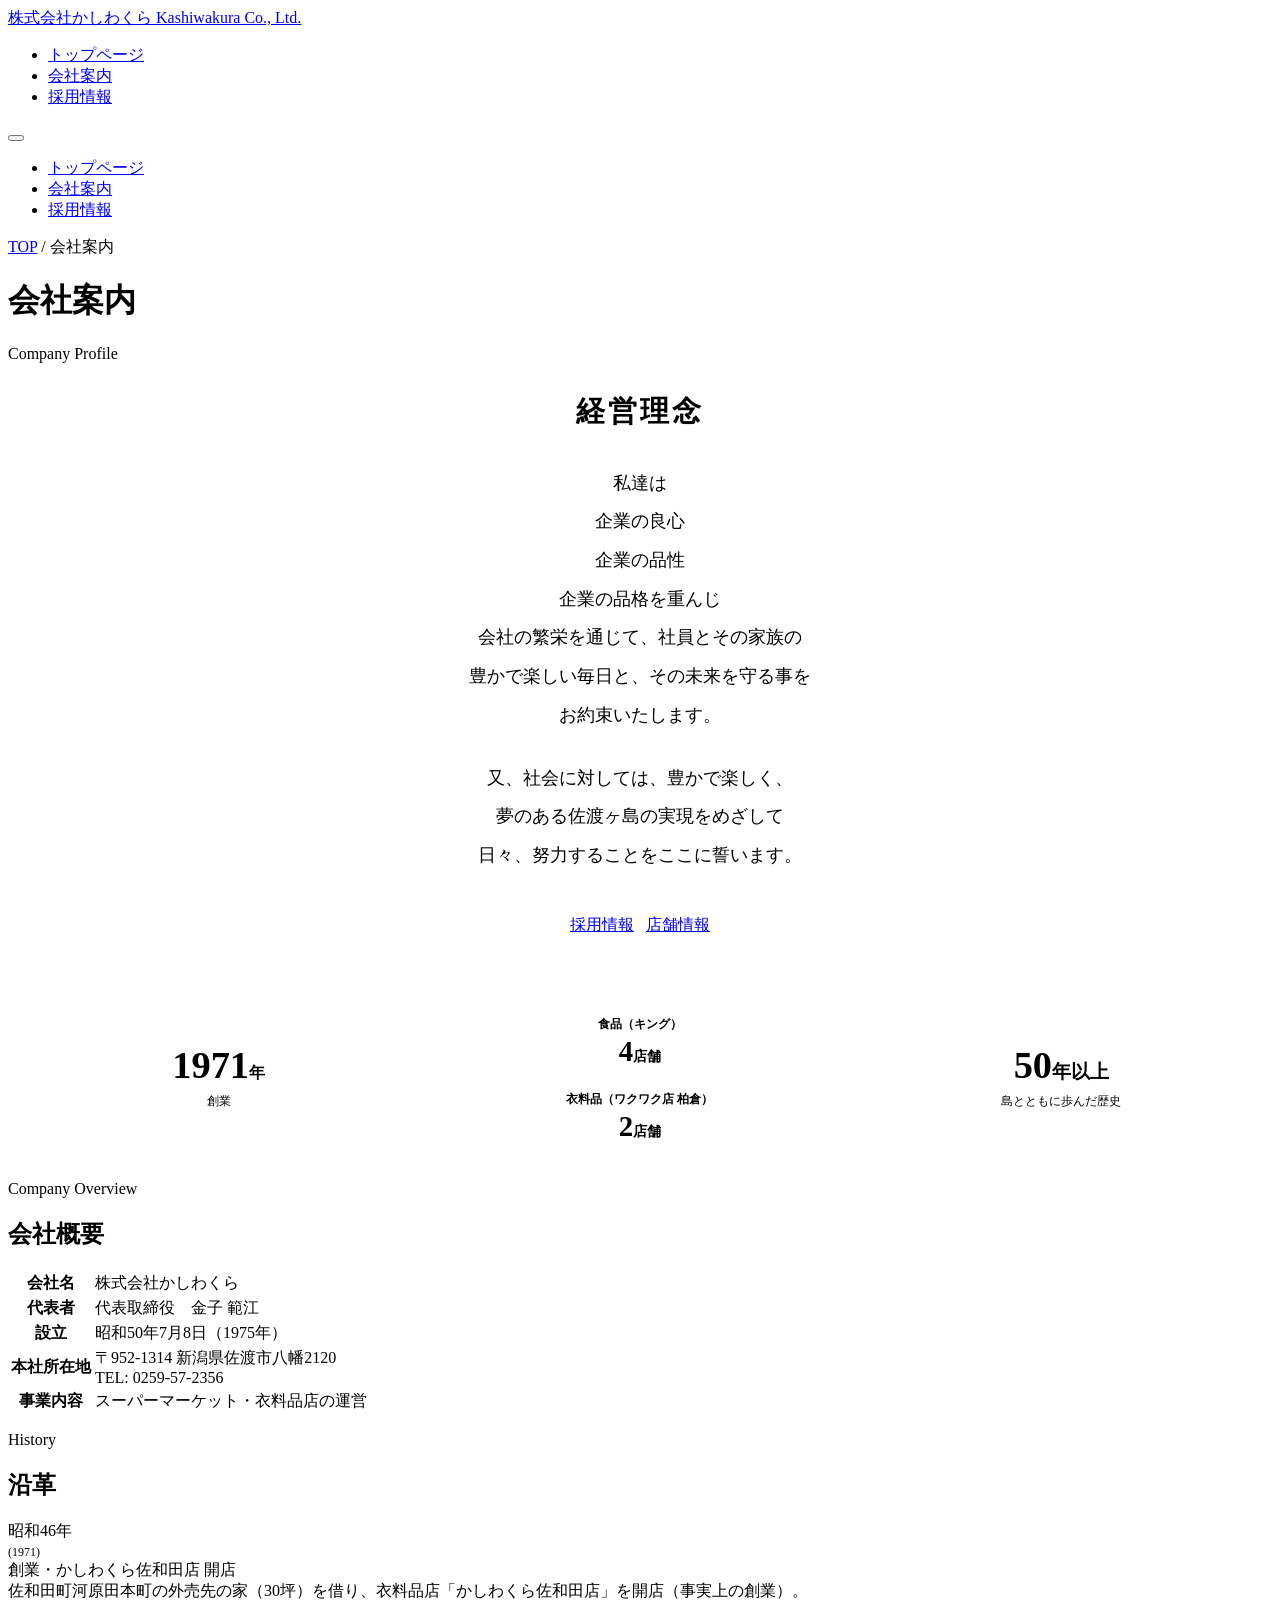
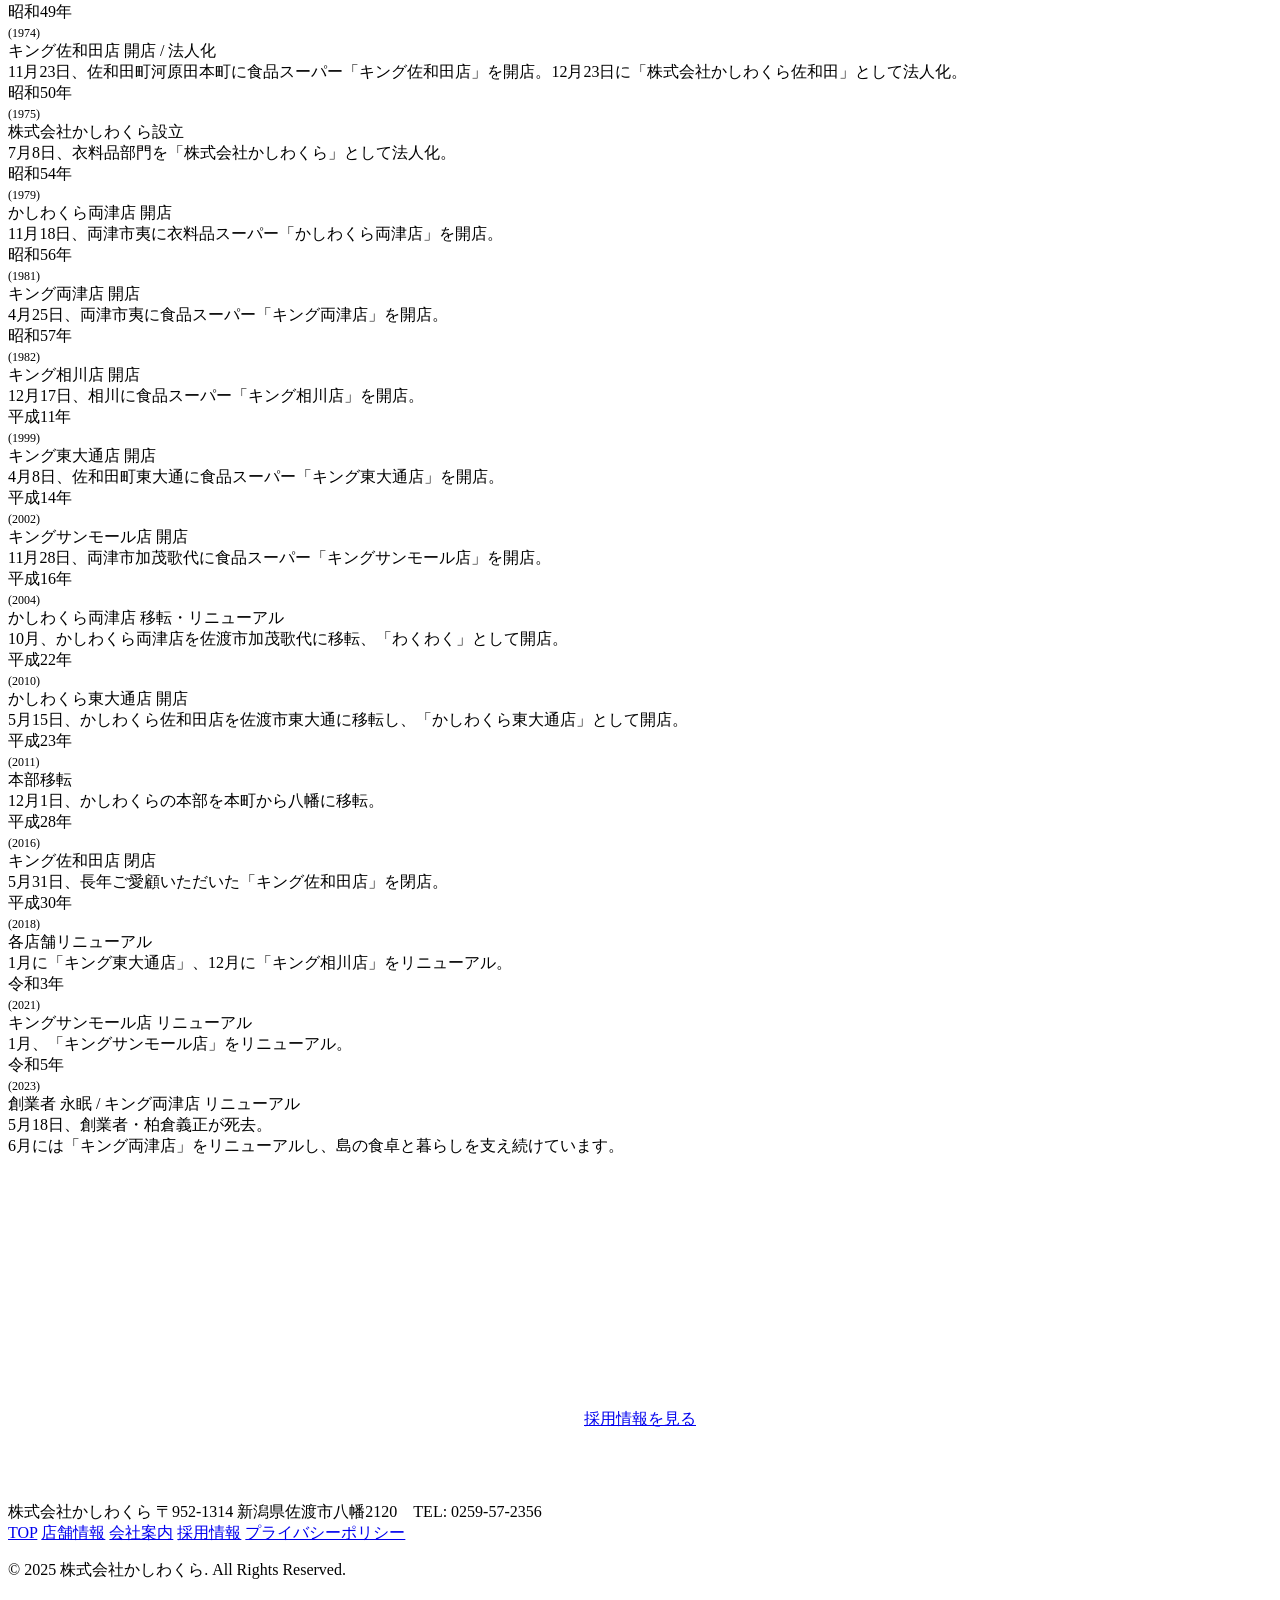
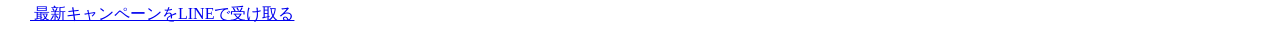
==== commit 2a139d9d: "Add files via upload" ====
--- a/company.html
+++ b/company.html
@@ -8,7 +8,7 @@
   <link rel="preconnect" href="https://fonts.googleapis.com" />
   <link rel="preconnect" href="https://fonts.gstatic.com" crossorigin />
   <link href="https://fonts.googleapis.com/css2?family=Noto+Sans+JP:wght@400;500;700;900&display=swap" rel="stylesheet" />
-  <link rel="stylesheet" href="style.css" />
+  <link rel="stylesheet" href="css/style.css" />
 </head>
 <body>
 
@@ -62,39 +62,46 @@
 <!-- ===== OVERVIEW ===== -->
 <section class="overview-section">
   <div class="container">
-    <div class="overview-grid">
-      <div class="overview-image fade-in-left">
-        <div class="store-photo-placeholder" data-label="ここに画像が入ります" style="height:100%; min-height:380px; border-radius:var(--radius-lg);"></div>
-      </div>
-      <div class="overview-text fade-in-right">
-        <h3>佐渡島とともに、<br>半世紀以上歩んできました。</h3>
-        <p>
-          かしわくらグループは1971年（昭和46年）に佐和田町でかしわくら佐和田店を開店したことに始まります。
-          創業者・柏倉義正のもと、スーパーマーケット「ショッピングプラザ キング」と衣料品店「かしわくら」を
-          佐渡島内で展開し、島の食卓と暮らしを支え続けてきました。
-        </p>
-        <p>
-          2015年には代表取締役に柏倉通子が就任。現在は佐渡市内6店舗を運営し、
-          地域に根ざした小売業として島民のみなさまの日々の生活に寄り添っています。
-        </p>
-        <div style="margin-top:28px; display:flex; gap:12px; flex-wrap:wrap;">
-          <a href="recruit.html" class="btn btn-primary">採用情報 <span class="chevron"></span></a>
-          <a href="index.html#store" class="btn btn-outline">店舗情報 <span class="chevron"></span></a>
-        </div>
+    <div class="overview-text fade-in-right" style="max-width: 800px; margin: 0 auto; text-align: center;">
+      <h3 style="margin-bottom: 32px; font-size: 1.8rem; letter-spacing: 0.1em;">経営理念</h3>
+      <p style="font-size: 1.1rem; line-height: 2.2; margin-bottom: 24px;">
+        私達は<br>
+        企業の良心<br>
+        企業の品性<br>
+        企業の品格を重んじ<br>
+        会社の繁栄を通じて、社員とその家族の<br>
+        豊かで楽しい毎日と、その未来を守る事を<br>
+        お約束いたします。
+      </p>
+      <p style="font-size: 1.1rem; line-height: 2.2;">
+        又、社会に対しては、豊かで楽しく、<br>
+        夢のある佐渡ヶ島の実現をめざして<br>
+        日々、努力することをここに誓います。
+      </p>
+      <div style="margin-top:40px; display:flex; justify-content:center; gap:12px; flex-wrap:wrap;">
+        <a href="recruit.html" class="btn btn-primary">採用情報 <span class="chevron"></span></a>
+        <a href="index.html#store" class="btn btn-outline">店舗情報 <span class="chevron"></span></a>
       </div>
     </div>
 
     <!-- Stats -->
     <div style="display:grid; grid-template-columns:repeat(3,1fr); gap:0; margin-top:56px; border:1px solid var(--border-light);" class="stagger">
-      <div class="fade-in" style="padding:32px 24px; text-align:center; border-right:1px solid var(--border-light);">
+      <div class="fade-in" style="padding:32px 24px; display:flex; flex-direction:column; justify-content:center; align-items:center; text-align:center; border-right:1px solid var(--border-light);">
         <div style="font-size:2.4rem; font-weight:900; color:var(--primary); line-height:1;">1971<span style="font-size:1rem; font-weight:700;">年</span></div>
         <div style="font-size:0.78rem; color:var(--text-muted); margin-top:8px;">創業</div>
       </div>
-      <div class="fade-in" style="padding:32px 24px; text-align:center; border-right:1px solid var(--border-light);">
-        <div style="font-size:2.4rem; font-weight:900; color:var(--primary); line-height:1;">6<span style="font-size:1rem; font-weight:700;">店舗</span></div>
-        <div style="font-size:0.78rem; color:var(--text-muted); margin-top:8px;">佐渡島内展開</div>
-      </div>
-      <div class="fade-in" style="padding:32px 24px; text-align:center;">
+      <div class="fade-in" style="padding:24px 12px; display:flex; flex-direction:column; justify-content:center; align-items:center; text-align:center; border-right:1px solid var(--border-light); gap:12px;">
+        <div>
+          <div style="font-size:0.75rem; color:var(--text-muted); font-weight:700; margin-bottom:4px;">食品（キング）</div>
+          <div style="font-size:1.8rem; font-weight:900; color:var(--primary); line-height:1;">4<span style="font-size:0.9rem; font-weight:700;">店舗</span></div>
+        </div>
+        <div style="width:30px; height:1px; background:var(--border-light);"></div>
+        <div>
+          <div style="font-size:0.75rem; color:var(--text-muted); font-weight:700; margin-bottom:4px;">衣料品（ワクワク店 柏倉）</div>
+          <div style="font-size:1.8rem; font-weight:900; color:var(--primary); line-height:1;">2<span style="font-size:0.9rem; font-weight:700;">店舗</span></div>
+        </div>
+      </div>
+      <div class="fade-in" style="padding:32px 24px; display:flex; flex-direction:column; justify-content:center; align-items:center; text-align:center;">
         <div style="font-size:2.4rem; font-weight:900; color:var(--primary); line-height:1;">50<span style="font-size:1.2rem; font-weight:700;">年以上</span></div>
         <div style="font-size:0.78rem; color:var(--text-muted); margin-top:8px;">島とともに歩んだ歴史</div>
       </div>
@@ -120,7 +127,7 @@
           </tr>
           <tr>
             <th>代表者</th>
-            <td>代表取締役　柏倉 通子</td>
+            <td>代表取締役　金子 範江</td>
           </tr>
           <tr>
             <th>設立</th>
@@ -133,10 +140,6 @@
           <tr>
             <th>事業内容</th>
             <td>スーパーマーケット・衣料品店の運営</td>
-          </tr>
-          <tr>
-            <th>営業時間</th>
-            <td>9:00〜19:00（年中無休）</td>
           </tr>
         </tbody>
       </table>
@@ -156,43 +159,123 @@
 
     <div class="timeline fade-in">
       <div class="timeline-item">
-        <div class="timeline-year">1971年</div>
-        <div class="timeline-dot"></div>
-        <div class="timeline-body">
-          <div class="timeline-event">かしわくら佐和田店を開店（創業）</div>
-          <div class="timeline-desc">昭和46年、柏倉義正が佐和田町にかしわくらを創業。佐渡島での小売業に第一歩を踏み出す。</div>
-        </div>
-      </div>
-      <div class="timeline-item">
-        <div class="timeline-year">1975年</div>
+        <div class="timeline-year">昭和46年<br><span style="font-size:0.75em;font-weight:normal;">(1971)</span></div>
+        <div class="timeline-dot"></div>
+        <div class="timeline-body">
+          <div class="timeline-event">創業・かしわくら佐和田店 開店</div>
+          <div class="timeline-desc">佐和田町河原田本町の外売先の家（30坪）を借り、衣料品店「かしわくら佐和田店」を開店（事実上の創業）。</div>
+        </div>
+      </div>
+      <div class="timeline-item">
+        <div class="timeline-year">昭和49年<br><span style="font-size:0.75em;font-weight:normal;">(1974)</span></div>
+        <div class="timeline-dot"></div>
+        <div class="timeline-body">
+          <div class="timeline-event">キング佐和田店 開店 / 法人化</div>
+          <div class="timeline-desc">11月23日、佐和田町河原田本町に食品スーパー「キング佐和田店」を開店。12月23日に「株式会社かしわくら佐和田」として法人化。</div>
+        </div>
+      </div>
+      <div class="timeline-item">
+        <div class="timeline-year">昭和50年<br><span style="font-size:0.75em;font-weight:normal;">(1975)</span></div>
         <div class="timeline-dot"></div>
         <div class="timeline-body">
           <div class="timeline-event">株式会社かしわくら設立</div>
-          <div class="timeline-desc">昭和50年7月8日、法人として株式会社かしわくらを設立。佐渡市八幡に本社を構える。</div>
-        </div>
-      </div>
-      <div class="timeline-item">
-        <div class="timeline-year">1980年代</div>
-        <div class="timeline-dot"></div>
-        <div class="timeline-body">
-          <div class="timeline-event">スーパーマーケット「ショッピングプラザ キング」展開</div>
-          <div class="timeline-desc">食品・日用品を扱うスーパーマーケット「ショッピングプラザ キング」を佐渡市内各地に順次展開。</div>
-        </div>
-      </div>
-      <div class="timeline-item">
-        <div class="timeline-year">2015年</div>
-        <div class="timeline-dot"></div>
-        <div class="timeline-body">
-          <div class="timeline-event">柏倉通子が代表取締役に就任</div>
-          <div class="timeline-desc">二代目代表取締役として柏倉通子が就任。引き続き地域密着の経営を推進。</div>
-        </div>
-      </div>
-      <div class="timeline-item">
-        <div class="timeline-year">現在</div>
+          <div class="timeline-desc">7月8日、衣料品部門を「株式会社かしわくら」として法人化。</div>
+        </div>
+      </div>
+      <div class="timeline-item">
+        <div class="timeline-year">昭和54年<br><span style="font-size:0.75em;font-weight:normal;">(1979)</span></div>
+        <div class="timeline-dot"></div>
+        <div class="timeline-body">
+          <div class="timeline-event">かしわくら両津店 開店</div>
+          <div class="timeline-desc">11月18日、両津市夷に衣料品スーパー「かしわくら両津店」を開店。</div>
+        </div>
+      </div>
+      <div class="timeline-item">
+        <div class="timeline-year">昭和56年<br><span style="font-size:0.75em;font-weight:normal;">(1981)</span></div>
+        <div class="timeline-dot"></div>
+        <div class="timeline-body">
+          <div class="timeline-event">キング両津店 開店</div>
+          <div class="timeline-desc">4月25日、両津市夷に食品スーパー「キング両津店」を開店。</div>
+        </div>
+      </div>
+      <div class="timeline-item">
+        <div class="timeline-year">昭和57年<br><span style="font-size:0.75em;font-weight:normal;">(1982)</span></div>
+        <div class="timeline-dot"></div>
+        <div class="timeline-body">
+          <div class="timeline-event">キング相川店 開店</div>
+          <div class="timeline-desc">12月17日、相川に食品スーパー「キング相川店」を開店。</div>
+        </div>
+      </div>
+      <div class="timeline-item">
+        <div class="timeline-year">平成11年<br><span style="font-size:0.75em;font-weight:normal;">(1999)</span></div>
+        <div class="timeline-dot"></div>
+        <div class="timeline-body">
+          <div class="timeline-event">キング東大通店 開店</div>
+          <div class="timeline-desc">4月8日、佐和田町東大通に食品スーパー「キング東大通店」を開店。</div>
+        </div>
+      </div>
+      <div class="timeline-item">
+        <div class="timeline-year">平成14年<br><span style="font-size:0.75em;font-weight:normal;">(2002)</span></div>
+        <div class="timeline-dot"></div>
+        <div class="timeline-body">
+          <div class="timeline-event">キングサンモール店 開店</div>
+          <div class="timeline-desc">11月28日、両津市加茂歌代に食品スーパー「キングサンモール店」を開店。</div>
+        </div>
+      </div>
+      <div class="timeline-item">
+        <div class="timeline-year">平成16年<br><span style="font-size:0.75em;font-weight:normal;">(2004)</span></div>
+        <div class="timeline-dot"></div>
+        <div class="timeline-body">
+          <div class="timeline-event">かしわくら両津店 移転・リニューアル</div>
+          <div class="timeline-desc">10月、かしわくら両津店を佐渡市加茂歌代に移転、「わくわく」として開店。</div>
+        </div>
+      </div>
+      <div class="timeline-item">
+        <div class="timeline-year">平成22年<br><span style="font-size:0.75em;font-weight:normal;">(2010)</span></div>
+        <div class="timeline-dot"></div>
+        <div class="timeline-body">
+          <div class="timeline-event">かしわくら東大通店 開店</div>
+          <div class="timeline-desc">5月15日、かしわくら佐和田店を佐渡市東大通に移転し、「かしわくら東大通店」として開店。</div>
+        </div>
+      </div>
+      <div class="timeline-item">
+        <div class="timeline-year">平成23年<br><span style="font-size:0.75em;font-weight:normal;">(2011)</span></div>
+        <div class="timeline-dot"></div>
+        <div class="timeline-body">
+          <div class="timeline-event">本部移転</div>
+          <div class="timeline-desc">12月1日、かしわくらの本部を本町から八幡に移転。</div>
+        </div>
+      </div>
+      <div class="timeline-item">
+        <div class="timeline-year">平成28年<br><span style="font-size:0.75em;font-weight:normal;">(2016)</span></div>
+        <div class="timeline-dot"></div>
+        <div class="timeline-body">
+          <div class="timeline-event">キング佐和田店 閉店</div>
+          <div class="timeline-desc">5月31日、長年ご愛顧いただいた「キング佐和田店」を閉店。</div>
+        </div>
+      </div>
+      <div class="timeline-item">
+        <div class="timeline-year">平成30年<br><span style="font-size:0.75em;font-weight:normal;">(2018)</span></div>
+        <div class="timeline-dot"></div>
+        <div class="timeline-body">
+          <div class="timeline-event">各店舗リニューアル</div>
+          <div class="timeline-desc">1月に「キング東大通店」、12月に「キング相川店」をリニューアル。</div>
+        </div>
+      </div>
+      <div class="timeline-item">
+        <div class="timeline-year">令和3年<br><span style="font-size:0.75em;font-weight:normal;">(2021)</span></div>
+        <div class="timeline-dot"></div>
+        <div class="timeline-body">
+          <div class="timeline-event">キングサンモール店 リニューアル</div>
+          <div class="timeline-desc">1月、「キングサンモール店」をリニューアル。</div>
+        </div>
+      </div>
+      <div class="timeline-item">
+        <div class="timeline-year">令和5年<br><span style="font-size:0.75em;font-weight:normal;">(2023)</span></div>
         <div class="timeline-dot" style="background: var(--accent);"></div>
         <div class="timeline-body">
-          <div class="timeline-event">佐渡市内6店舗を運営</div>
-          <div class="timeline-desc">スーパーマーケット「ショッピングプラザ キング」と衣料品店「かしわくら」を合わせ、佐渡市内6店舗で島の食卓と暮らしを支えています。</div>
+          <div class="timeline-event">創業者 永眠 / キング両津店 リニューアル</div>
+          <div class="timeline-desc">5月18日、創業者・柏倉義正が死去。<br>6月には「キング両津店」をリニューアルし、島の食卓と暮らしを支え続けています。</div>
         </div>
       </div>
     </div>
@@ -241,6 +324,6 @@
   <span>最新キャンペーンをLINEで受け取る</span>
 </a>
 
-<script src="main.js"></script>
+<script src="js/main.js"></script>
 </body>
 </html>
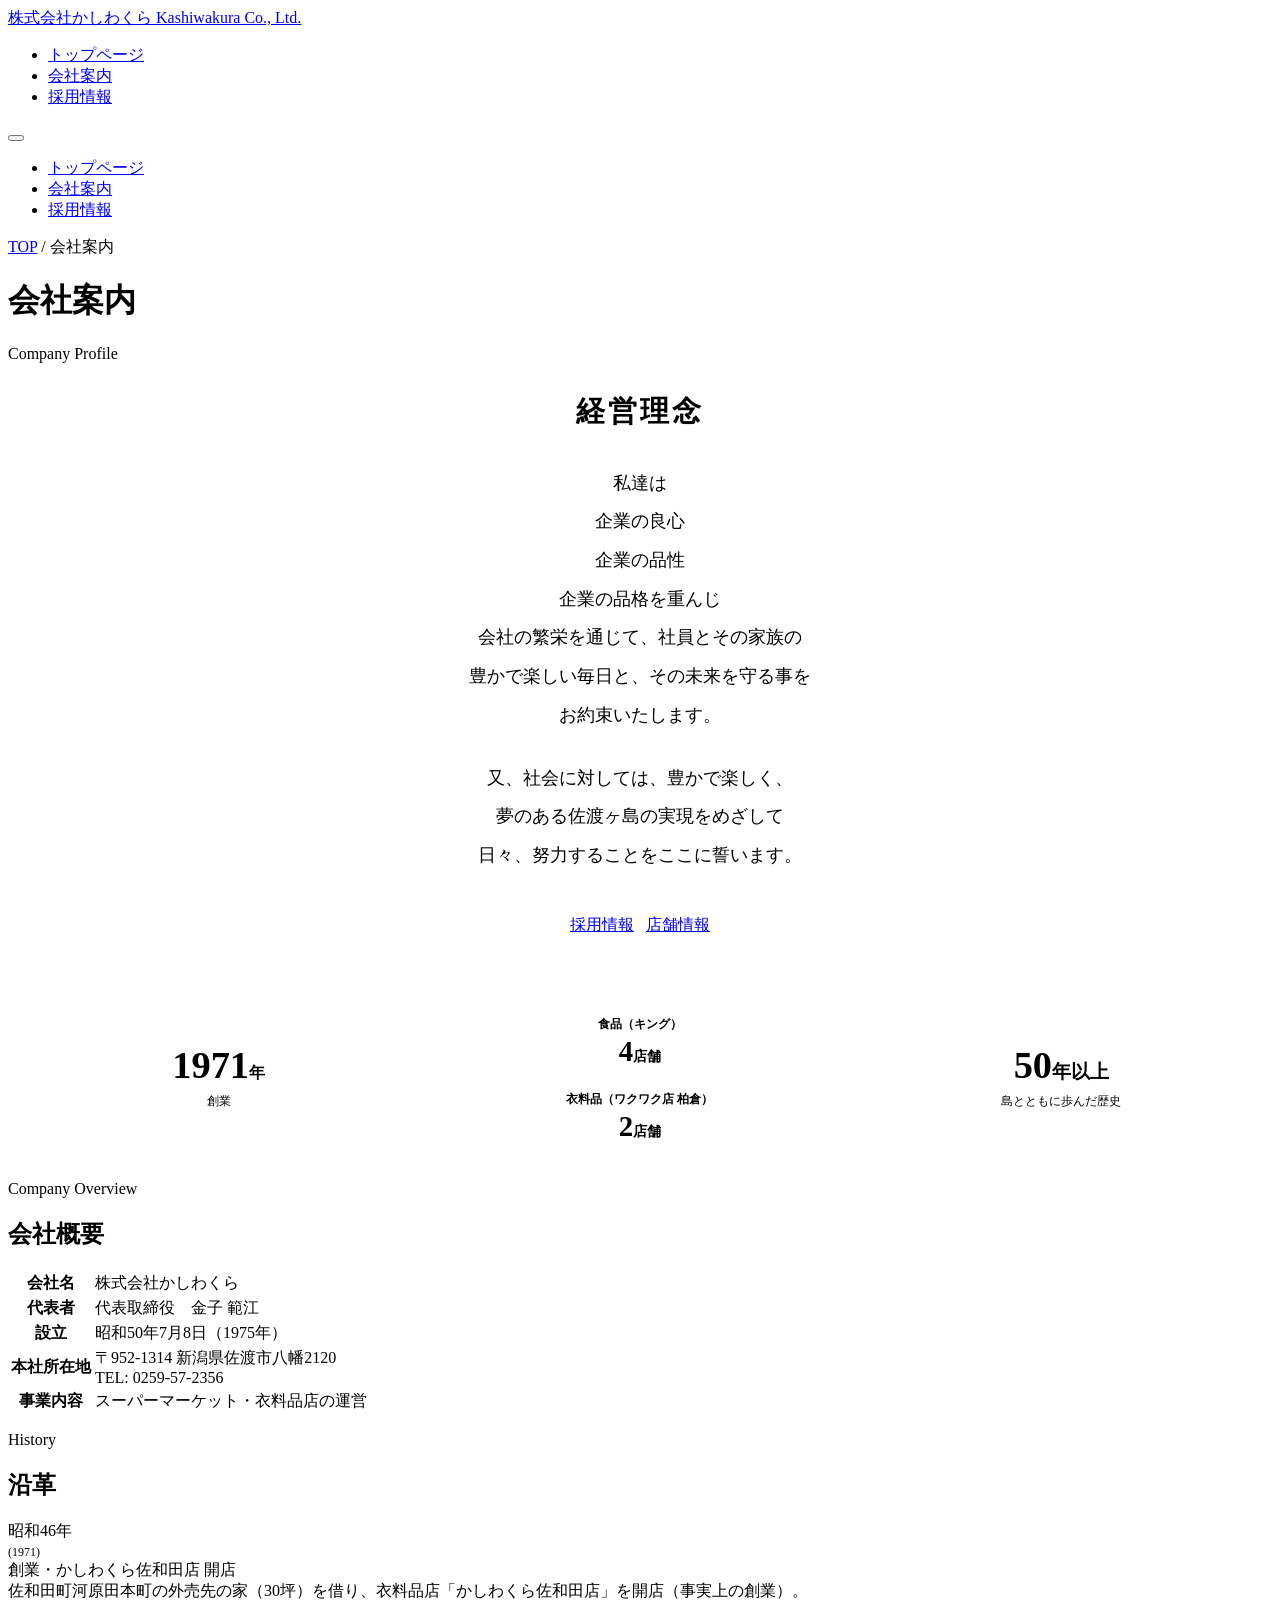
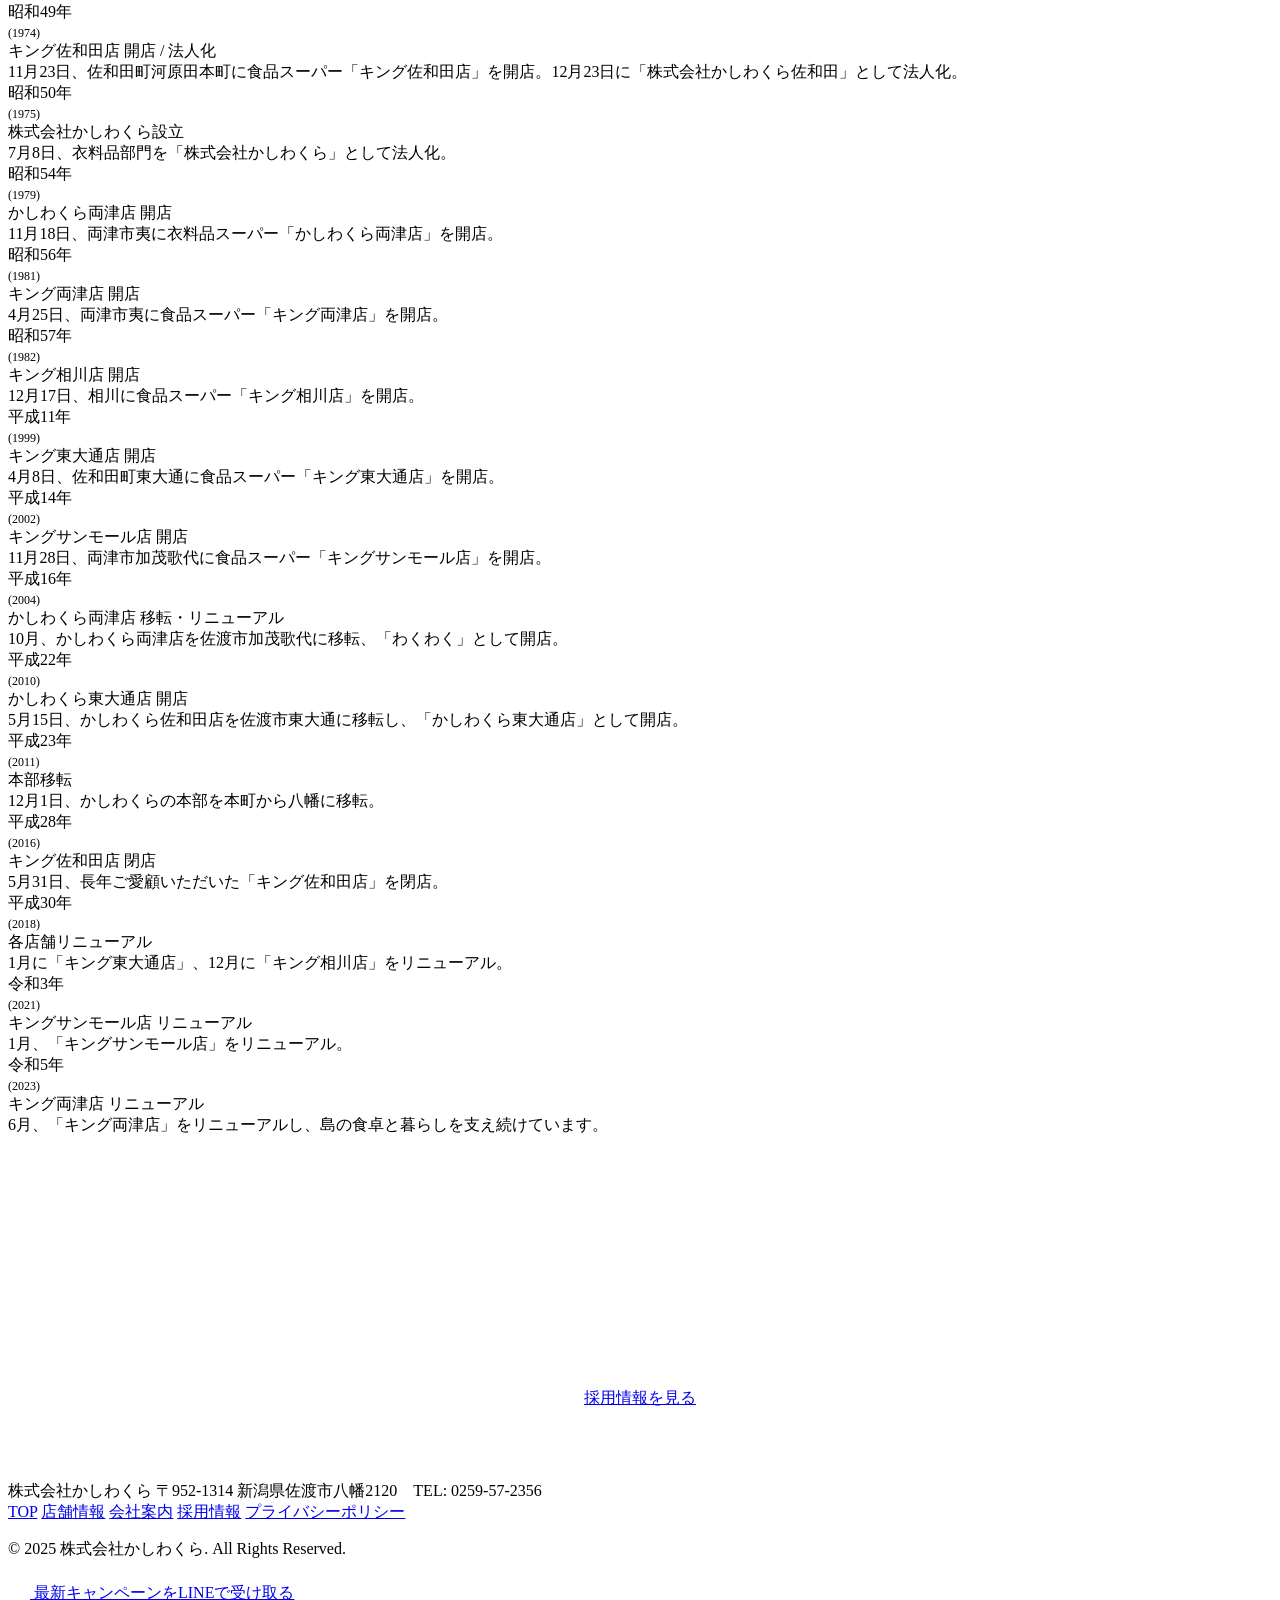
==== commit a3eeaf13: "Add files via upload" ====
--- a/company.html
+++ b/company.html
@@ -1,13 +1,85 @@
 <!DOCTYPE html>
 <html lang="ja">
 <head>
+  <!-- ============================================
+    基本設定
+    文字コード・スマホ表示の基本メタ情報
+  ============================================ -->
   <meta charset="UTF-8" />
   <meta name="viewport" content="width=device-width, initial-scale=1.0" />
-  <meta name="description" content="株式会社かしわくらの会社案内。企業理念・沿革・会社概要をご紹介します。" />
-  <title>会社案内 | 株式会社かしわくら</title>
+
+  <!-- ============================================
+    SEO基本設定
+    title: 検索結果に表示されるタイトル（30〜60文字が理想）
+    description: 検索結果に表示される説明文（120文字前後が理想）
+  ============================================ -->
+  <title>会社案内 | 株式会社かしわくら｜佐渡市の地域密着スーパー・衣料品店</title>
+  <meta name="description" content="株式会社かしわくらの会社案内ページ。「一人ひとりに、真摯に向き合う」を理念に、新潟県佐渡市で創業。スーパーのキング・衣料品のかしわくら・わくわくを展開。企業理念・沿革・会社概要をご紹介します。" />
+
+  <!-- ============================================
+    canonical URL（重複コンテンツ対策）
+    TODO: ドメイン取得後に https://ドメイン名/company.html に変更してください
+  ============================================ -->
+  <link rel="canonical" href="https://kashiwakura-sado.jp/company.html" />
+
+  <!-- ============================================
+    OGP（Open Graph Protocol）
+    SNSでシェアされた際の表示を制御するタグ
+    TODO: ドメイン取得後にog:url・og:imageのURLを変更してください
+  ============================================ -->
+  <meta property="og:type" content="website" />
+  <meta property="og:title" content="会社案内 | 株式会社かしわくら" />
+  <meta property="og:description" content="「一人ひとりに、真摯に向き合う」を理念に、新潟県佐渡市でスーパー・衣料品店を展開する株式会社かしわくらの会社案内。" />
+  <meta property="og:url" content="https://kashiwakura-sado.jp/company.html" />
+  <meta property="og:image" content="https://kashiwakura-sado.jp/images/ogp.jpg" />
+  <meta property="og:site_name" content="株式会社かしわくら" />
+  <meta property="og:locale" content="ja_JP" />
+
+  <!-- ============================================
+    Twitter Card
+    TODO: ドメイン取得後にtwitter:imageのURLを変更してください
+  ============================================ -->
+  <meta name="twitter:card" content="summary_large_image" />
+  <meta name="twitter:title" content="会社案内 | 株式会社かしわくら" />
+  <meta name="twitter:description" content="「一人ひとりに、真摯に向き合う」を理念に、新潟県佐渡市でスーパー・衣料品店を展開する株式会社かしわくらの会社案内。" />
+  <meta name="twitter:image" content="https://kashiwakura-sado.jp/images/ogp.jpg" />
+
+  <!-- ============================================
+    JSON-LD 構造化データ（Organization）
+    AIO（AI Overview）・リッチリザルト対応。
+    TODO: ドメイン取得後にurlを変更してください
+  ============================================ -->
+  <script type="application/ld+json">
+  {
+    "@context": "https://schema.org",
+    "@type": "Organization",
+    "name": "株式会社かしわくら",
+    "alternateName": ["キング", "かしわくら", "わくわく"],
+    "url": "https://kashiwakura-sado.jp/",
+    "description": "佐渡島内6店舗を展開する地域密着型スーパー・衣料品店",
+    "foundingDate": "1970",
+    "address": {
+      "@type": "PostalAddress",
+      "streetAddress": "八幡2120",
+      "addressLocality": "佐渡市",
+      "addressRegion": "新潟県",
+      "postalCode": "952-1314",
+      "addressCountry": "JP"
+    },
+    "telephone": "0259-57-2356",
+    "areaServed": "佐渡市"
+  }
+  </script>
+
+  <!-- ============================================
+    フォント読み込み（Google Fonts）
+    Noto Sans JP を使用。
+  ============================================ -->
   <link rel="preconnect" href="https://fonts.googleapis.com" />
   <link rel="preconnect" href="https://fonts.gstatic.com" crossorigin />
   <link href="https://fonts.googleapis.com/css2?family=Noto+Sans+JP:wght@400;500;700;900&display=swap" rel="stylesheet" />
+
+  <!-- メインスタイルシート -->
   <link rel="stylesheet" href="css/style.css" />
 </head>
 <body>
@@ -274,8 +346,8 @@
         <div class="timeline-year">令和5年<br><span style="font-size:0.75em;font-weight:normal;">(2023)</span></div>
         <div class="timeline-dot" style="background: var(--accent);"></div>
         <div class="timeline-body">
-          <div class="timeline-event">創業者 永眠 / キング両津店 リニューアル</div>
-          <div class="timeline-desc">5月18日、創業者・柏倉義正が死去。<br>6月には「キング両津店」をリニューアルし、島の食卓と暮らしを支え続けています。</div>
+          <div class="timeline-event">キング両津店 リニューアル</div>
+          <div class="timeline-desc">6月、「キング両津店」をリニューアルし、島の食卓と暮らしを支え続けています。</div>
         </div>
       </div>
     </div>
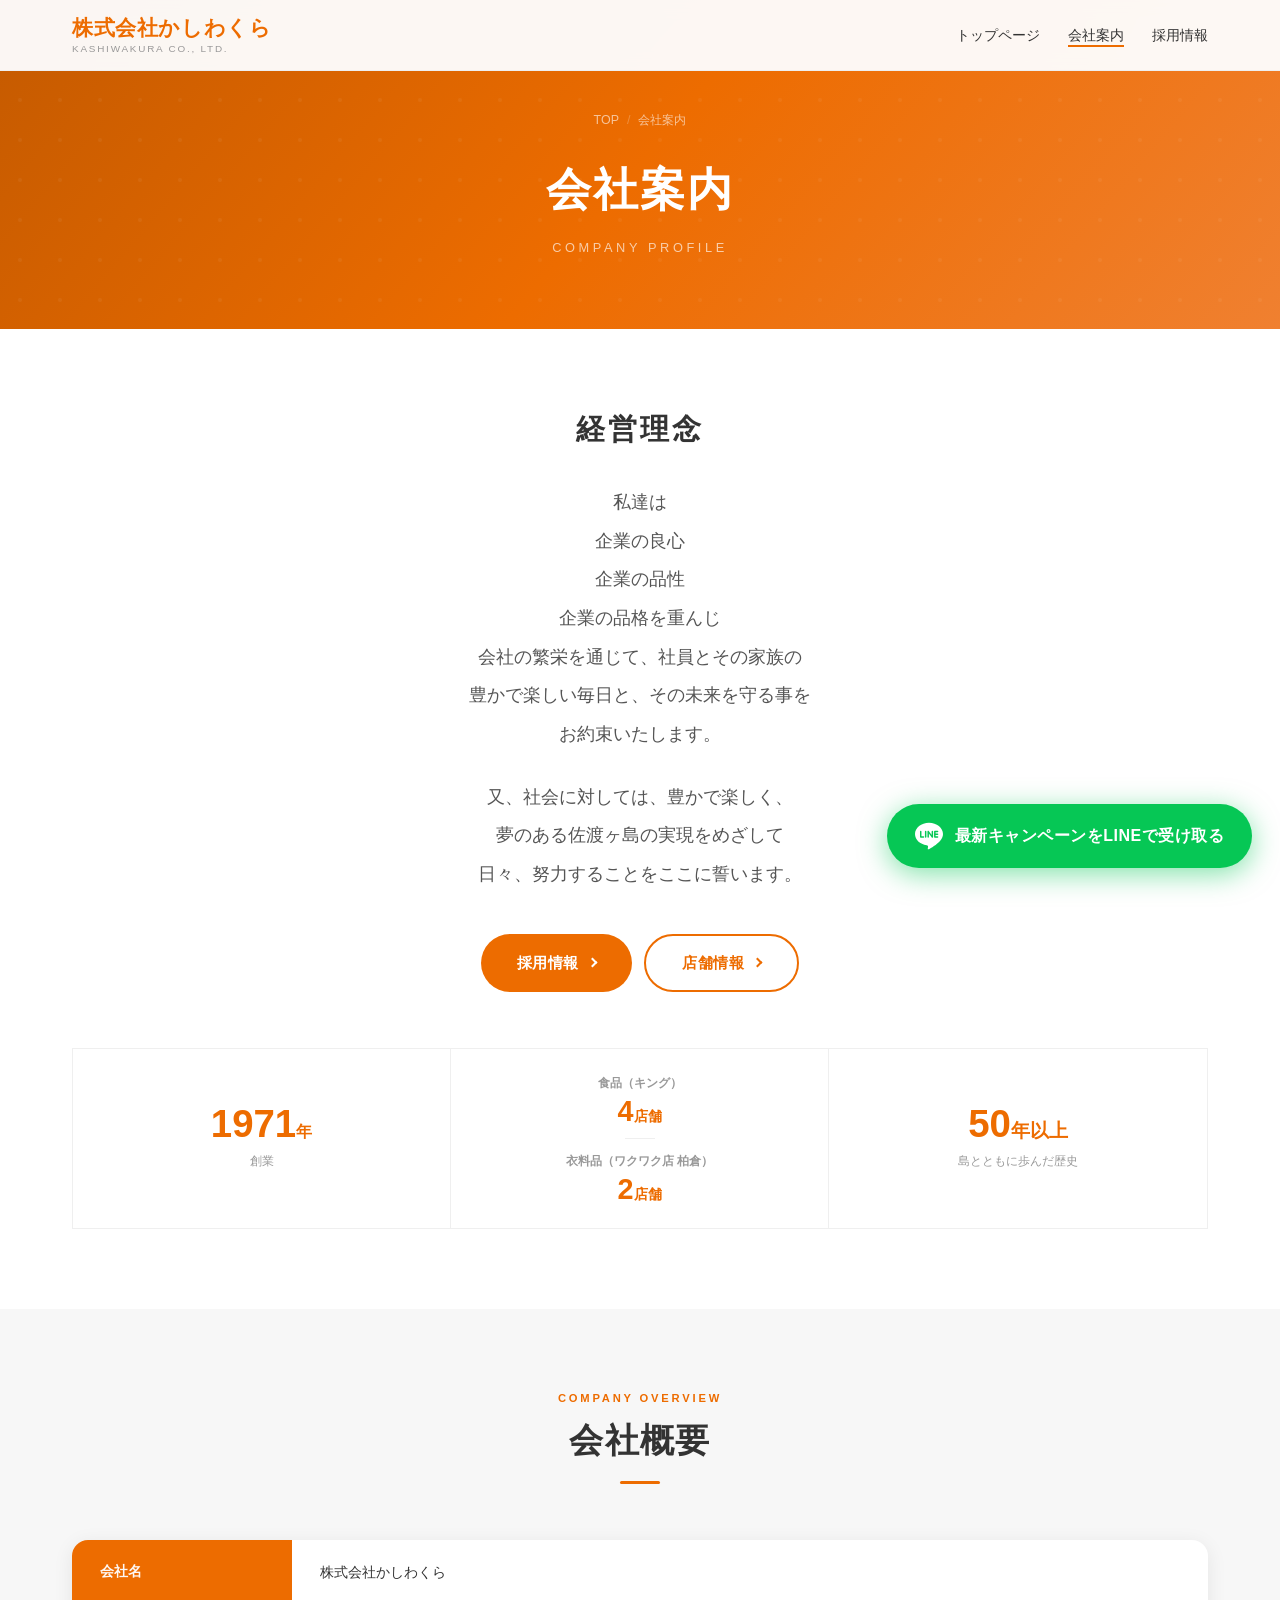
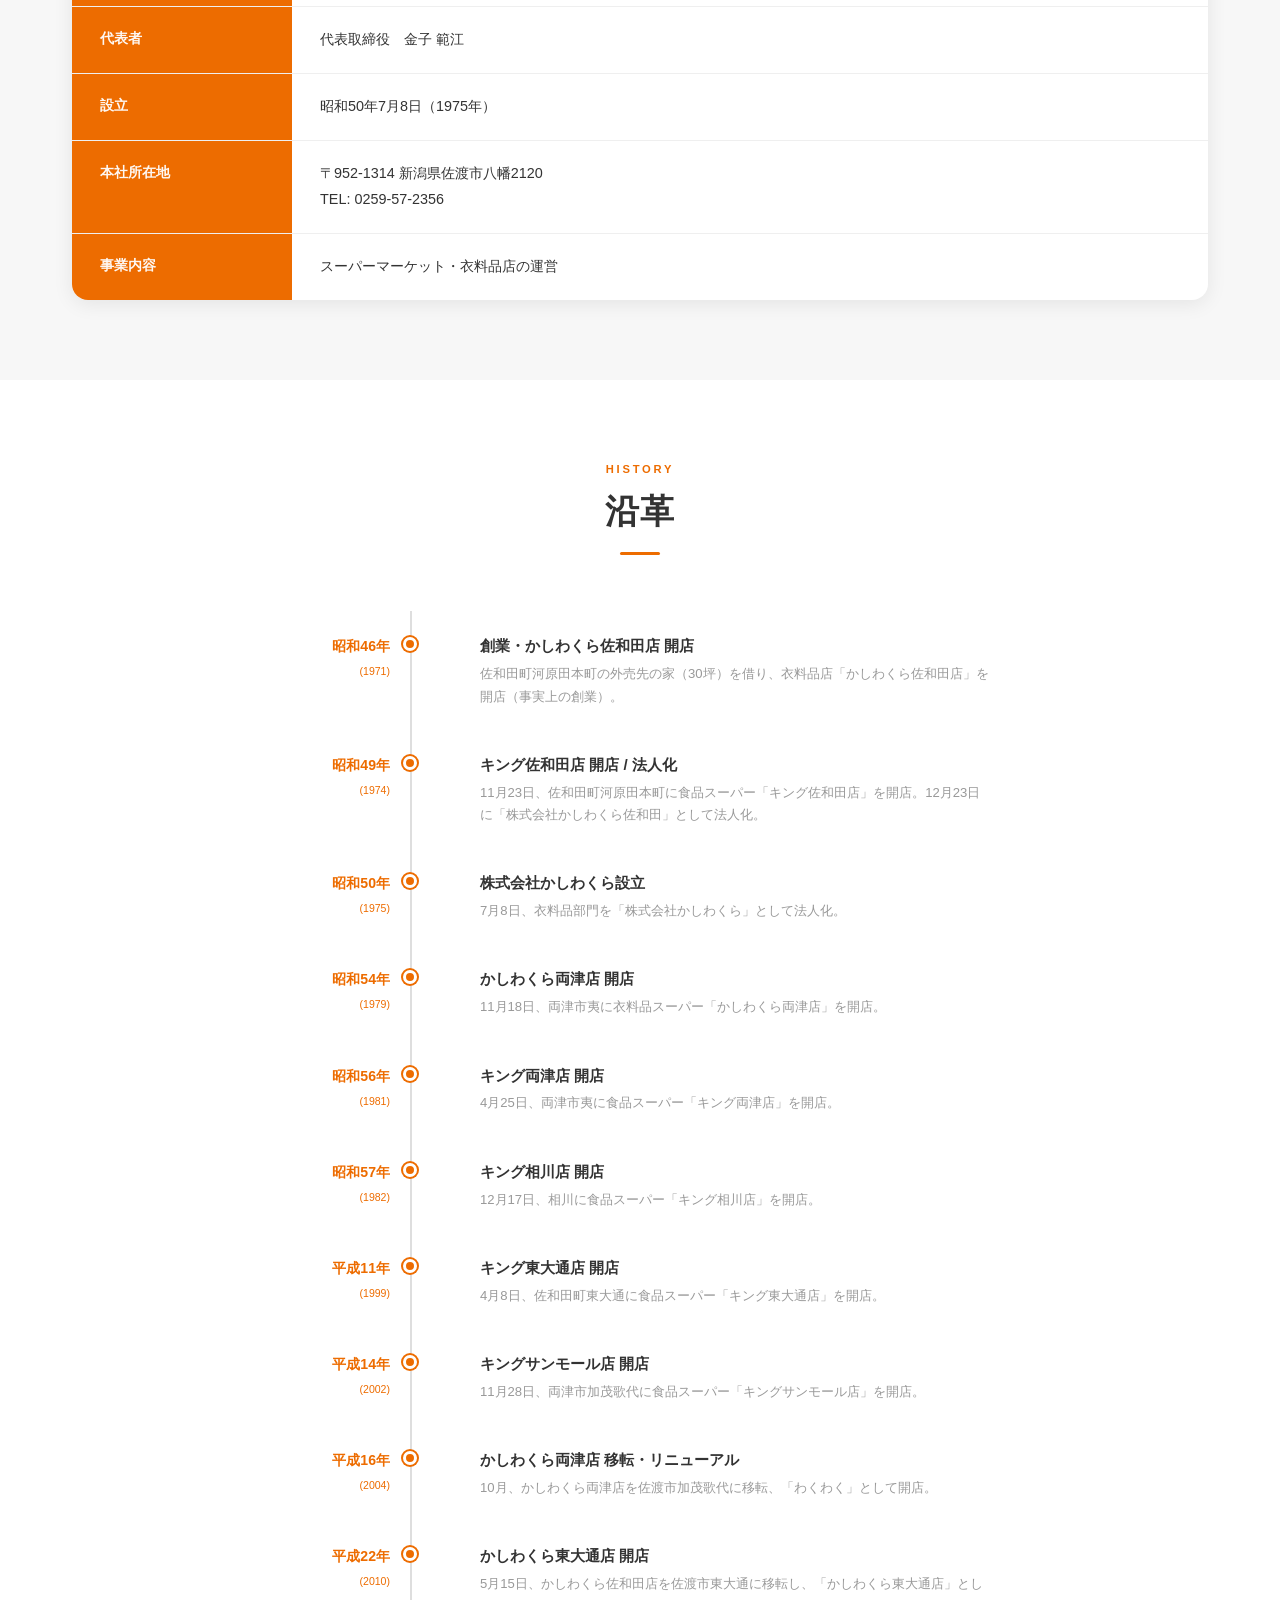
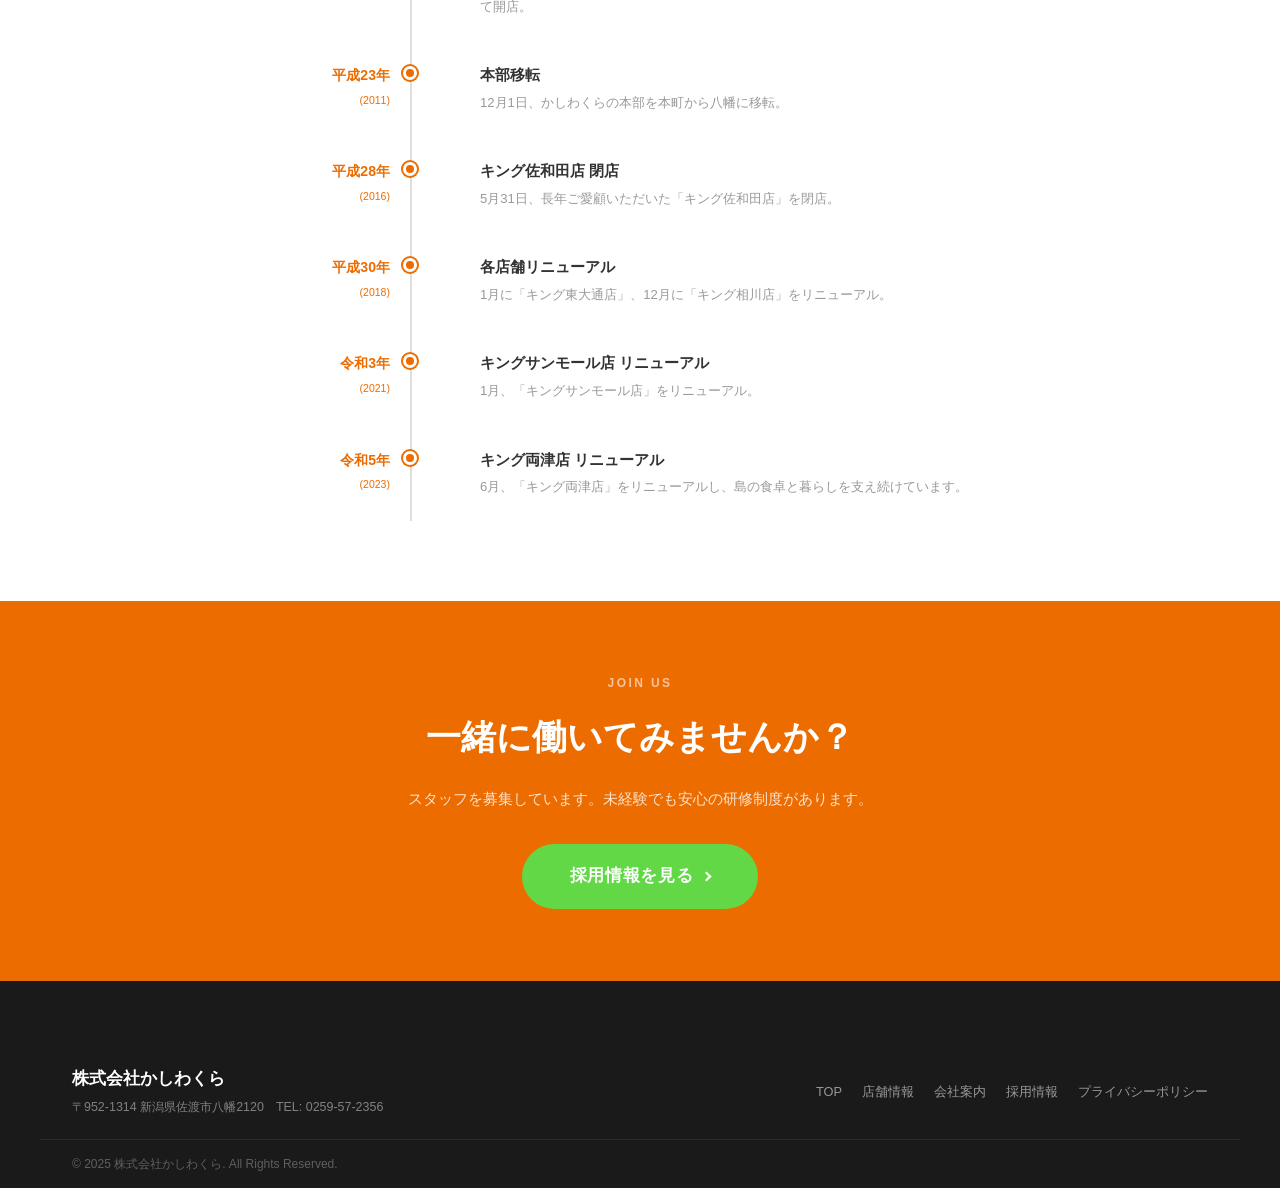
==== commit 0c8facf9: "Add files via upload" ====
--- a/company.html
+++ b/company.html
@@ -20,7 +20,7 @@
     canonical URL（重複コンテンツ対策）
     TODO: ドメイン取得後に https://ドメイン名/company.html に変更してください
   ============================================ -->
-  <link rel="canonical" href="https://kashiwakura-sado.jp/company.html" />
+  <link rel="canonical" href="https://masunaritomoya.github.io/kashiwakura-website/company.html" />
 
   <!-- ============================================
     OGP（Open Graph Protocol）
@@ -30,8 +30,8 @@
   <meta property="og:type" content="website" />
   <meta property="og:title" content="会社案内 | 株式会社かしわくら" />
   <meta property="og:description" content="「一人ひとりに、真摯に向き合う」を理念に、新潟県佐渡市でスーパー・衣料品店を展開する株式会社かしわくらの会社案内。" />
-  <meta property="og:url" content="https://kashiwakura-sado.jp/company.html" />
-  <meta property="og:image" content="https://kashiwakura-sado.jp/images/ogp.jpg" />
+  <meta property="og:url" content="https://masunaritomoya.github.io/kashiwakura-website/company.html" />
+  <meta property="og:image" content="https://masunaritomoya.github.io/kashiwakura-website/images/ogp.jpg" />
   <meta property="og:site_name" content="株式会社かしわくら" />
   <meta property="og:locale" content="ja_JP" />
 
@@ -42,7 +42,7 @@
   <meta name="twitter:card" content="summary_large_image" />
   <meta name="twitter:title" content="会社案内 | 株式会社かしわくら" />
   <meta name="twitter:description" content="「一人ひとりに、真摯に向き合う」を理念に、新潟県佐渡市でスーパー・衣料品店を展開する株式会社かしわくらの会社案内。" />
-  <meta name="twitter:image" content="https://kashiwakura-sado.jp/images/ogp.jpg" />
+  <meta name="twitter:image" content="https://masunaritomoya.github.io/kashiwakura-website/images/ogp.jpg" />
 
   <!-- ============================================
     JSON-LD 構造化データ（Organization）
@@ -55,7 +55,7 @@
     "@type": "Organization",
     "name": "株式会社かしわくら",
     "alternateName": ["キング", "かしわくら", "わくわく"],
-    "url": "https://kashiwakura-sado.jp/",
+    "url": "https://masunaritomoya.github.io/kashiwakura-website/",
     "description": "佐渡島内6店舗を展開する地域密着型スーパー・衣料品店",
     "foundingDate": "1970",
     "address": {
--- a/css/style.css
+++ b/css/style.css
@@ -0,0 +1,2058 @@
+/* ===================================
+   CSS Variables & Reset
+=================================== */
+:root {
+  --primary: #ed6c00;
+  --primary-dark: #c45a00;
+  --primary-light: #f5a050;
+  --accent: #ed6c00;
+  --accent-green: #62d847;
+  --accent-green-dark: #4ab835;
+  --bg: #f7f7f7;
+  --bg-white: #ffffff;
+  --bg-light: #fdfdfd;
+  --text: #333333;
+  --text-light: #555555;
+  --text-muted: #999999;
+  --border: #dedede;
+  --border-light: #efefef;
+  --radius: 8px;
+  --radius-lg: 16px;
+  --radius-pill: 40px;
+  --shadow: 0 4px 20px rgba(0,0,0,0.08);
+  --shadow-hover: 0 8px 36px rgba(0,0,0,0.14);
+  --transition: 0.25s ease;
+  --font: "Helvetica Neue", Arial, "Hiragino Kaku Gothic ProN", "Hiragino Sans", Meiryo, sans-serif;
+  --max-w: 1200px;
+}
+
+*, *::before, *::after {
+  box-sizing: border-box;
+  margin: 0;
+  padding: 0;
+}
+
+html {
+  scroll-behavior: smooth;
+  font-size: 16px;
+}
+
+body {
+  font-family: var(--font);
+  color: var(--text);
+  background: var(--bg-white);
+  line-height: 1.7;
+  overflow-x: hidden;
+}
+
+img { max-width: 100%; height: auto; display: block; }
+a { color: inherit; text-decoration: none; transition: opacity var(--transition); }
+a:hover { opacity: 0.8; }
+ul { list-style: none; }
+
+/* ===================================
+   Typography
+=================================== */
+.section-title {
+  font-size: clamp(1.5rem, 4vw, 2.1rem);
+  font-weight: 700;
+  color: var(--text);
+  letter-spacing: 0.04em;
+  line-height: 1.35;
+}
+
+.section-title-en {
+  display: block;
+  font-size: 0.7rem;
+  font-weight: 700;
+  letter-spacing: 0.25em;
+  color: var(--primary);
+  text-transform: uppercase;
+  margin-bottom: 10px;
+}
+
+.section-lead {
+  font-size: 1rem;
+  color: var(--text-light);
+  margin-top: 14px;
+  line-height: 1.9;
+}
+
+/* ===================================
+   Layout Utilities
+=================================== */
+.container {
+  max-width: var(--max-w);
+  margin: 0 auto;
+  padding: 0 32px;
+}
+
+.section { padding: 80px 0; }
+
+.section-header {
+  text-align: center;
+  margin-bottom: 56px;
+}
+
+.section-header .divider {
+  width: 40px;
+  height: 3px;
+  background: var(--primary);
+  margin: 18px auto 0;
+  border-radius: 2px;
+}
+
+/* Buttons */
+.btn {
+  display: inline-flex;
+  align-items: center;
+  justify-content: center;
+  gap: 8px;
+  padding: 14px 36px;
+  border-radius: var(--radius-pill);
+  font-size: 0.95rem;
+  font-weight: 700;
+  letter-spacing: 0.04em;
+  cursor: pointer;
+  border: none;
+  transition: all var(--transition);
+  font-family: var(--font);
+}
+
+.btn-primary {
+  background: var(--primary);
+  color: #fff;
+}
+
+.btn-primary:hover {
+  background: var(--primary-dark);
+  transform: translateY(-2px);
+  box-shadow: 0 6px 20px rgba(237,108,0,0.4);
+  opacity: 1;
+}
+
+.btn-accent {
+  background: var(--accent);
+  color: #fff;
+}
+
+.btn-accent:hover {
+  background: #ed6c00;
+  transform: translateY(-2px);
+  box-shadow: 0 6px 20px rgba(237,108,0,0.4);
+  opacity: 1;
+}
+
+.btn-green {
+  background: var(--accent-green);
+  color: #fff;
+}
+
+.btn-green:hover {
+  background: var(--accent-green-dark);
+  transform: translateY(-2px);
+  box-shadow: 0 6px 20px rgba(98,216,71,0.4);
+  opacity: 1;
+}
+
+.btn-outline {
+  background: transparent;
+  color: var(--primary);
+  border: 2px solid var(--primary);
+}
+
+.btn-outline:hover {
+  background: var(--primary);
+  color: #fff;
+  opacity: 1;
+}
+
+.btn-white {
+  background: #fff;
+  color: var(--primary);
+  font-weight: 700;
+}
+
+.btn-white:hover {
+  background: #fef3e8;
+  opacity: 1;
+  transform: translateY(-2px);
+}
+
+.btn-sm {
+  padding: 10px 24px;
+  font-size: 0.85rem;
+}
+
+.btn-lg {
+  padding: 18px 48px;
+  font-size: 1.05rem;
+}
+
+/* Arrow chevron */
+.btn .chevron {
+  display: inline-block;
+  width: 7px;
+  height: 7px;
+  border-top: 2px solid currentColor;
+  border-right: 2px solid currentColor;
+  transform: rotate(45deg);
+  margin-left: 2px;
+  transition: transform var(--transition);
+}
+
+.btn:hover .chevron {
+  transform: rotate(45deg) translate(2px, -2px);
+}
+
+/* ===================================
+   Header / Navigation
+=================================== */
+#header {
+  position: fixed;
+  top: 0;
+  left: 0;
+  right: 0;
+  z-index: 1000;
+  background: rgba(253,253,253,0.96);
+  backdrop-filter: blur(8px);
+  -webkit-backdrop-filter: blur(8px);
+  border-bottom: 1px solid var(--border-light);
+  transition: box-shadow var(--transition);
+}
+
+#header.scrolled {
+  box-shadow: 0 2px 16px rgba(0,0,0,0.1);
+}
+
+.header-inner {
+  display: flex;
+  align-items: center;
+  justify-content: space-between;
+  height: 70px;
+  padding: 0 32px;
+  max-width: var(--max-w);
+  margin: 0 auto;
+}
+
+.logo {
+  display: flex;
+  flex-direction: column;
+  line-height: 1.2;
+  gap: 2px;
+}
+
+.logo-main {
+  font-size: 1.3rem;
+  font-weight: 800;
+  color: var(--primary);
+  letter-spacing: 0.03em;
+}
+
+.logo-sub {
+  font-size: 0.62rem;
+  color: var(--text-muted);
+  letter-spacing: 0.18em;
+  text-transform: uppercase;
+}
+
+.nav-list {
+  display: flex;
+  align-items: center;
+  gap: 28px;
+}
+
+.nav-list a {
+  font-size: 0.88rem;
+  font-weight: 500;
+  color: var(--text);
+  position: relative;
+  padding-bottom: 4px;
+  white-space: nowrap;
+}
+
+.nav-list a::after {
+  content: '';
+  position: absolute;
+  bottom: 0;
+  left: 0;
+  width: 0;
+  height: 2px;
+  background: var(--primary);
+  transition: width var(--transition);
+}
+
+.nav-list a:hover::after,
+.nav-list a.active::after {
+  width: 100%;
+}
+
+.nav-list a:hover { opacity: 1; color: var(--primary-dark); }
+
+.nav-contact-btn {
+  background: var(--accent) !important;
+  color: #fff !important;
+  padding: 8px 20px;
+  border-radius: var(--radius-pill);
+  font-weight: 700 !important;
+  font-size: 0.82rem !important;
+}
+
+.nav-contact-btn::after { display: none !important; }
+.nav-contact-btn:hover { background: #c45a00 !important; opacity: 1 !important; }
+
+/* Hamburger */
+.hamburger {
+  display: none;
+  flex-direction: column;
+  gap: 5px;
+  cursor: pointer;
+  padding: 4px;
+  background: none;
+  border: none;
+}
+
+.hamburger span {
+  display: block;
+  width: 24px;
+  height: 2px;
+  background: var(--primary);
+  transition: all var(--transition);
+  border-radius: 2px;
+}
+
+.hamburger.active span:nth-child(1) { transform: rotate(45deg) translate(5px, 5px); }
+.hamburger.active span:nth-child(2) { opacity: 0; }
+.hamburger.active span:nth-child(3) { transform: rotate(-45deg) translate(5px, -5px); }
+
+/* Mobile Menu */
+.mobile-menu {
+  display: none;
+  position: fixed;
+  top: 70px;
+  left: 0;
+  right: 0;
+  background: rgba(253,253,253,0.98);
+  backdrop-filter: blur(8px);
+  padding: 16px 24px 24px;
+  border-bottom: 1px solid var(--border);
+  z-index: 999;
+}
+
+.mobile-menu.open { display: block; }
+
+.mobile-menu ul { display: flex; flex-direction: column; }
+
+.mobile-menu a {
+  display: block;
+  padding: 14px 0;
+  font-size: 0.95rem;
+  font-weight: 500;
+  color: var(--text);
+  border-bottom: 1px solid var(--border-light);
+}
+
+/* Fixed side banner (desktop only) */
+.side-banner {
+  position: fixed;
+  right: 0;
+  top: 50%;
+  transform: translateY(-50%);
+  z-index: 500;
+  display: flex;
+  flex-direction: column;
+  gap: 0;
+}
+
+.side-banner-item {
+  writing-mode: vertical-rl;
+  background: var(--primary);
+  color: #fff;
+  font-size: 0.72rem;
+  font-weight: 700;
+  letter-spacing: 0.15em;
+  padding: 16px 10px;
+  cursor: pointer;
+  transition: background var(--transition);
+  white-space: nowrap;
+}
+
+.side-banner-item:nth-child(2) { background: var(--accent-green); }
+.side-banner-item:nth-child(3) { background: #333; }
+
+.side-banner-item:hover { opacity: 0.85; }
+
+/* ===================================
+   Hero (Static)
+=================================== */
+#hero {
+  position: relative;
+  height: calc(100vh - 70px);
+  min-height: 520px;
+  max-height: 820px;
+  overflow: hidden;
+  margin-top: 70px;
+}
+
+.hero-bg {
+  position: absolute;
+  inset: 0;
+}
+
+.hero-bg img.hero-img {
+  position: absolute;
+  top: 0;
+  left: 0;
+  width: 100%;
+  height: 100%;
+  object-fit: cover;
+  object-position: center 40%;
+  display: block;
+}
+
+.hero-bg img.hero-img-1 {
+  animation: heroFade1 16s infinite;
+}
+
+.hero-bg img.hero-img-2 {
+  opacity: 0;
+  animation: heroFade2 16s infinite;
+}
+
+@keyframes heroFade1 {
+  0%, 35% { opacity: 1; }
+  45%, 85% { opacity: 0; }
+  95%, 100% { opacity: 1; }
+}
+
+@keyframes heroFade2 {
+  0%, 35% { opacity: 0; }
+  45%, 85% { opacity: 1; }
+  95%, 100% { opacity: 0; }
+}
+
+.hero-overlay {
+  position: absolute;
+  inset: 0;
+  background: linear-gradient(
+    to right,
+    rgba(0,0,0,0.62) 0%,
+    rgba(0,0,0,0.35) 55%,
+    rgba(0,0,0,0.1) 100%
+  );
+}
+
+.hero-content {
+  position: absolute;
+  inset: 0;
+  display: flex;
+  align-items: center;
+  padding: 0 8%;
+}
+
+.hero-text {
+  color: #fff;
+  max-width: 580px;
+  position: absolute;
+}
+
+.hero-text-1 {
+  animation: heroText1 16s infinite;
+}
+
+.hero-text-2 {
+  opacity: 0;
+  animation: heroText2 16s infinite;
+}
+
+@keyframes heroText1 {
+  0%, 35%   { opacity: 1; }
+  45%, 85%  { opacity: 0; }
+  95%, 100% { opacity: 1; }
+}
+
+@keyframes heroText2 {
+  0%, 35%   { opacity: 0; }
+  45%, 85%  { opacity: 1; }
+  95%, 100% { opacity: 0; }
+}
+
+.hero-label {
+  display: inline-block;
+  font-size: 0.72rem;
+  font-weight: 700;
+  letter-spacing: 0.2em;
+  color: rgba(255,255,255,0.8);
+  border: 1px solid rgba(255,255,255,0.45);
+  padding: 5px 14px;
+  border-radius: var(--radius-pill);
+  margin-bottom: 24px;
+}
+
+.hero-title {
+  font-size: clamp(2rem, 5vw, 3.6rem);
+  font-weight: 900;
+  line-height: 1.2;
+  margin-bottom: 20px;
+  text-shadow: 0 2px 16px rgba(0,0,0,0.3);
+  letter-spacing: 0.03em;
+}
+
+.hero-desc {
+  font-size: clamp(0.88rem, 1.8vw, 1.05rem);
+  line-height: 1.9;
+  margin-bottom: 32px;
+  opacity: 0.9;
+}
+
+.hero-btns {
+  display: flex;
+  gap: 14px;
+  flex-wrap: wrap;
+}
+
+.btn-line-hero {
+  background: #06C755;
+  color: #fff;
+  border: none;
+}
+
+.btn-line-hero:hover {
+  background: #05b34c;
+  transform: translateY(-2px);
+  box-shadow: 0 6px 20px rgba(6,199,85,0.4);
+  opacity: 1;
+}
+
+/* ===================================
+   News Ticker (below hero)
+=================================== */
+.news-ticker {
+  background: var(--primary);
+  color: #fff;
+  padding: 0;
+  overflow: hidden;
+}
+
+.news-ticker-inner {
+  display: flex;
+  align-items: stretch;
+  height: 48px;
+}
+
+.news-ticker-label {
+  background: var(--primary-dark);
+  padding: 0 24px;
+  display: flex;
+  align-items: center;
+  font-size: 0.78rem;
+  font-weight: 700;
+  letter-spacing: 0.1em;
+  white-space: nowrap;
+  flex-shrink: 0;
+}
+
+.news-ticker-track {
+  display: flex;
+  align-items: center;
+  padding: 0 24px;
+  overflow: hidden;
+  position: relative;
+  flex: 1;
+}
+
+.news-ticker-text {
+  font-size: 0.85rem;
+  white-space: nowrap;
+  animation: ticker 30s linear infinite;
+}
+
+@keyframes ticker {
+  from { transform: translateX(100%); }
+  to { transform: translateX(-100%); }
+}
+
+/* ===================================
+   Campaign Section
+=================================== */
+#campaign {
+  background: var(--bg-white);
+  padding: 80px 0;
+}
+
+.campaign-grid {
+  display: grid;
+  grid-template-columns: repeat(3, 1fr);
+  gap: 24px;
+}
+
+.campaign-card {
+  position: relative;
+  border-radius: var(--radius-lg);
+  overflow: hidden;
+  box-shadow: var(--shadow);
+  transition: all var(--transition);
+  display: flex;
+  flex-direction: column;
+  min-height: 300px;
+}
+
+.campaign-card:hover {
+  transform: translateY(-6px);
+  box-shadow: var(--shadow-hover);
+}
+
+.campaign-card.featured {
+  grid-column: 1 / -1;
+  flex-direction: row;
+  min-height: 340px;
+}
+
+.campaign-card-image {
+  flex: 1;
+  min-height: 200px;
+  display: flex;
+  align-items: center;
+  justify-content: center;
+  font-size: 5rem;
+  position: relative;
+  overflow: hidden;
+}
+
+.campaign-card.featured .campaign-card-image {
+  min-height: 340px;
+  flex: 1.2;
+}
+
+.campaign-bg-1 { background: linear-gradient(135deg, #ed6c00, #f5a050, #c45a00); }
+.campaign-bg-2 { background: linear-gradient(135deg, #f08030, #ed6c00); }
+.campaign-bg-3 { background: linear-gradient(135deg, #ed6c00, #62d847); }
+
+.campaign-image-overlay {
+  position: absolute;
+  inset: 0;
+  background: rgba(0,0,0,0.12);
+}
+
+.campaign-card-body {
+  background: var(--bg-white);
+  padding: 28px;
+  display: flex;
+  flex-direction: column;
+  justify-content: space-between;
+  flex: 1;
+}
+
+.campaign-card.featured .campaign-card-body {
+  flex: 0.8;
+  padding: 40px 36px;
+  justify-content: center;
+  gap: 16px;
+}
+
+.campaign-badge {
+  display: inline-block;
+  background: var(--primary);
+  color: #fff;
+  font-size: 0.68rem;
+  font-weight: 700;
+  letter-spacing: 0.12em;
+  padding: 4px 12px;
+  border-radius: var(--radius-pill);
+  margin-bottom: 10px;
+  text-transform: uppercase;
+}
+
+.campaign-badge.green { background: var(--accent-green); }
+.campaign-badge.blue { background: var(--accent); }
+
+.campaign-card-title {
+  font-size: 1.1rem;
+  font-weight: 700;
+  color: var(--text);
+  line-height: 1.4;
+  margin-bottom: 8px;
+}
+
+.campaign-card.featured .campaign-card-title { font-size: 1.6rem; }
+
+.campaign-card-desc {
+  font-size: 0.85rem;
+  color: var(--text-light);
+  line-height: 1.7;
+  flex: 1;
+  margin-bottom: 16px;
+}
+
+.campaign-period {
+  font-size: 0.78rem;
+  color: var(--text-muted);
+  display: flex;
+  align-items: center;
+  gap: 6px;
+}
+
+.campaign-period::before {
+  content: '📅';
+  font-size: 0.85rem;
+}
+
+/* ===================================
+   Philosophy / Concept Section
+=================================== */
+#philosophy {
+  background: var(--bg);
+  padding: 90px 0;
+}
+
+.philosophy-inner {
+  display: grid;
+  grid-template-columns: 1fr;
+  gap: 48px;
+  max-width: 760px;
+  margin: 0 auto;
+  align-items: center;
+}
+
+.philosophy-label {
+  font-size: 0.72rem;
+  font-weight: 700;
+  letter-spacing: 0.25em;
+  color: var(--primary);
+  text-transform: uppercase;
+  margin-bottom: 12px;
+  display: flex;
+  align-items: center;
+  gap: 8px;
+}
+
+.philosophy-label::before {
+  content: '';
+  display: inline-block;
+  width: 32px;
+  height: 2px;
+  background: var(--primary);
+  border-radius: 2px;
+}
+
+.philosophy-lead {
+  font-size: clamp(1.4rem, 3vw, 2rem);
+  font-weight: 800;
+  line-height: 1.5;
+  color: var(--text);
+  margin: 20px 0 24px;
+}
+
+.philosophy-lead em {
+  color: var(--primary);
+  font-style: normal;
+}
+
+.philosophy-text {
+  font-size: 0.95rem;
+  line-height: 2;
+  color: var(--text-light);
+  margin-bottom: 14px;
+}
+
+.philosophy-values {
+  display: grid;
+  grid-template-columns: repeat(3, 1fr);
+  gap: 16px;
+  margin-top: 40px;
+}
+
+.value-item {
+  background: var(--bg-white);
+  border: 1.5px solid var(--border-light);
+  border-radius: var(--radius-lg);
+  padding: 24px 16px;
+  text-align: center;
+  transition: all var(--transition);
+  box-shadow: var(--shadow);
+}
+
+.value-item:hover {
+  border-color: var(--primary);
+  transform: translateY(-4px);
+  box-shadow: var(--shadow-hover);
+}
+
+.value-icon { font-size: 2rem; margin-bottom: 10px; }
+.value-label { font-size: 0.82rem; font-weight: 700; color: var(--primary); margin-bottom: 6px; }
+.value-desc { font-size: 0.78rem; color: var(--text-muted); line-height: 1.6; }
+
+.philosophy-image-box {
+  position: relative;
+}
+
+.philosophy-image-main {
+  width: 100%;
+  height: 460px;
+  background: linear-gradient(135deg, #ed6c00 0%, #f5a050 50%, #62d847 100%);
+  border-radius: var(--radius-lg);
+  display: flex;
+  align-items: center;
+  justify-content: center;
+  font-size: 7rem;
+  box-shadow: var(--shadow-hover);
+  position: relative;
+  overflow: hidden;
+}
+
+.philosophy-image-main::after {
+  content: '';
+  position: absolute;
+  inset: 0;
+  background: url("data:image/svg+xml,%3Csvg width='40' height='40' viewBox='0 0 40 40' xmlns='http://www.w3.org/2000/svg'%3E%3Cg fill='%23ffffff' fill-opacity='0.06'%3E%3Ccircle cx='20' cy='20' r='3'/%3E%3C/g%3E%3C/svg%3E");
+}
+
+.philosophy-stat-card {
+  position: absolute;
+  background: var(--bg-white);
+  border-radius: var(--radius);
+  padding: 16px 20px;
+  box-shadow: var(--shadow-hover);
+  text-align: center;
+  min-width: 120px;
+}
+
+.philosophy-stat-card.s1 { bottom: -16px; left: -20px; }
+.philosophy-stat-card.s2 { top: -16px; right: -16px; }
+
+.stat-number { font-size: 1.8rem; font-weight: 800; color: var(--primary); line-height: 1; }
+.stat-unit { font-size: 0.85rem; font-weight: 700; color: var(--primary); }
+.stat-label { font-size: 0.7rem; color: var(--text-muted); margin-top: 4px; }
+
+/* ===================================
+   Store / Access Section
+=================================== */
+#store {
+  background: var(--bg-white);
+  padding: 80px 0;
+}
+
+.store-grid {
+  display: grid;
+  grid-template-columns: 1fr 1fr;
+  gap: 32px;
+  align-items: start;
+}
+
+.store-card {
+  background: var(--bg-white);
+  border-radius: var(--radius-lg);
+  overflow: hidden;
+  box-shadow: var(--shadow);
+  border: 1px solid var(--border-light);
+}
+
+.store-card-header {
+  background: var(--primary);
+  color: #fff;
+  padding: 24px 28px;
+}
+
+.store-card-name {
+  font-size: 1.15rem;
+  font-weight: 700;
+  margin-bottom: 4px;
+}
+
+.store-card-address {
+  font-size: 0.82rem;
+  opacity: 0.8;
+}
+
+.store-card-body { padding: 28px; }
+
+.info-table {
+  width: 100%;
+  border-collapse: collapse;
+}
+
+.info-table tr { border-bottom: 1px solid var(--border-light); }
+.info-table tr:last-child { border-bottom: none; }
+
+.info-table th {
+  width: 100px;
+  padding: 12px 0;
+  font-size: 0.82rem;
+  color: var(--text-muted);
+  font-weight: 500;
+  text-align: left;
+  vertical-align: top;
+  padding-right: 12px;
+}
+
+.info-table td {
+  padding: 12px 0;
+  font-size: 0.88rem;
+  color: var(--text);
+  line-height: 1.6;
+}
+
+.badge-status {
+  display: inline-block;
+  font-size: 0.68rem;
+  font-weight: 700;
+  padding: 2px 9px;
+  border-radius: var(--radius-pill);
+  margin-left: 8px;
+}
+
+.badge-open { background: #e8f5e9; color: #2e7d32; }
+.badge-closed { background: #fce4ec; color: #c62828; }
+
+.map-box {
+  background: linear-gradient(135deg, #fef3e8 0%, #f5d5b0 100%);
+  border-radius: var(--radius-lg);
+  overflow: hidden;
+  min-height: 380px;
+  display: flex;
+  flex-direction: column;
+  align-items: center;
+  justify-content: center;
+  gap: 12px;
+  color: var(--primary);
+  box-shadow: var(--shadow);
+  border: 1px solid var(--border-light);
+  position: relative;
+}
+
+.map-box-icon { font-size: 3.5rem; }
+.map-box-text { font-size: 1rem; font-weight: 700; }
+.map-box-sub { font-size: 0.82rem; color: var(--text-muted); text-align: center; line-height: 1.6; }
+
+.map-btn {
+  margin-top: 8px;
+}
+
+/* ===================================
+   Recruit (TOP) Banner
+=================================== */
+#recruit-top {
+  background: var(--primary);
+  color: #fff;
+  padding: 80px 0;
+  position: relative;
+  overflow: hidden;
+}
+
+#recruit-top::before {
+  content: '';
+  position: absolute;
+  top: -100px;
+  right: -100px;
+  width: 500px;
+  height: 500px;
+  border-radius: 50%;
+  background: rgba(255,255,255,0.05);
+  pointer-events: none;
+}
+
+#recruit-top::after {
+  content: '';
+  position: absolute;
+  bottom: -80px;
+  left: 30%;
+  width: 300px;
+  height: 300px;
+  border-radius: 50%;
+  background: rgba(98,216,71,0.1);
+  pointer-events: none;
+}
+
+.recruit-top-inner {
+  display: grid;
+  grid-template-columns: 1fr auto;
+  gap: 48px;
+  align-items: center;
+}
+
+.recruit-top-label {
+  font-size: 0.72rem;
+  font-weight: 700;
+  letter-spacing: 0.25em;
+  color: rgba(255,255,255,0.65);
+  text-transform: uppercase;
+  margin-bottom: 14px;
+}
+
+.recruit-top-title {
+  font-size: clamp(1.6rem, 3.5vw, 2.4rem);
+  font-weight: 800;
+  line-height: 1.3;
+  margin-bottom: 20px;
+}
+
+.recruit-top-desc {
+  font-size: 0.95rem;
+  line-height: 1.9;
+  color: rgba(255,255,255,0.85);
+  margin-bottom: 28px;
+  max-width: 520px;
+}
+
+.recruit-tags {
+  display: flex;
+  flex-wrap: wrap;
+  gap: 10px;
+  margin-bottom: 32px;
+}
+
+.recruit-tag {
+  background: rgba(255,255,255,0.15);
+  color: #fff;
+  border: 1px solid rgba(255,255,255,0.25);
+  padding: 6px 18px;
+  border-radius: var(--radius-pill);
+  font-size: 0.82rem;
+  font-weight: 600;
+  backdrop-filter: blur(4px);
+}
+
+.recruit-top-cta {
+  display: flex;
+  flex-direction: column;
+  align-items: center;
+  gap: 16px;
+  flex-shrink: 0;
+  padding: 32px 40px;
+  background: rgba(255,255,255,0.08);
+  border: 1px solid rgba(255,255,255,0.2);
+  border-radius: var(--radius-lg);
+  text-align: center;
+  backdrop-filter: blur(4px);
+}
+
+.recruit-top-cta-text {
+  font-size: 0.82rem;
+  color: rgba(255,255,255,0.75);
+  line-height: 1.6;
+}
+
+/* ===================================
+   Footer
+=================================== */
+#footer {
+  background: #222;
+  color: rgba(255,255,255,0.8);
+  padding: 56px 0 0;
+}
+
+.footer-inner {
+  display: grid;
+  grid-template-columns: 2fr 1fr 1fr;
+  gap: 48px;
+  padding-bottom: 48px;
+  border-bottom: 1px solid rgba(255,255,255,0.1);
+}
+
+.footer-logo-main { font-size: 1.3rem; font-weight: 800; color: #fff; }
+.footer-logo-sub { font-size: 0.6rem; color: rgba(255,255,255,0.45); letter-spacing: 0.15em; text-transform: uppercase; }
+
+.footer-desc {
+  font-size: 0.82rem;
+  color: rgba(255,255,255,0.55);
+  line-height: 1.8;
+  margin-top: 14px;
+  max-width: 280px;
+}
+
+.footer-col-title {
+  font-size: 0.75rem;
+  font-weight: 700;
+  letter-spacing: 0.15em;
+  text-transform: uppercase;
+  color: var(--primary-light);
+  margin-bottom: 16px;
+}
+
+.footer-links { display: flex; flex-direction: column; gap: 10px; }
+
+.footer-links a {
+  font-size: 0.82rem;
+  color: rgba(255,255,255,0.65);
+  display: flex;
+  align-items: center;
+  gap: 6px;
+  transition: color var(--transition);
+}
+
+.footer-links a::before { content: '›'; color: var(--primary); font-size: 1rem; }
+
+.footer-links a:hover { color: #fff; opacity: 1; }
+
+.footer-bottom {
+  padding: 18px 0;
+  text-align: center;
+  font-size: 0.78rem;
+  color: rgba(255,255,255,0.35);
+}
+
+/* ===================================
+   Page Hero (sub pages)
+=================================== */
+.page-hero {
+  background: linear-gradient(130deg, var(--primary-dark) 0%, var(--primary) 50%, #f08030 100%);
+  color: #fff;
+  padding: 110px 0 70px;
+  text-align: center;
+  position: relative;
+  overflow: hidden;
+}
+
+.page-hero::before {
+  content: '';
+  position: absolute;
+  inset: 0;
+  background: url("data:image/svg+xml,%3Csvg width='40' height='40' viewBox='0 0 40 40' xmlns='http://www.w3.org/2000/svg'%3E%3Ccircle cx='20' cy='20' r='2' fill='%23ffffff' fill-opacity='0.05'/%3E%3C/svg%3E");
+}
+
+.breadcrumb {
+  display: flex;
+  align-items: center;
+  justify-content: center;
+  gap: 8px;
+  font-size: 0.78rem;
+  color: rgba(255,255,255,0.6);
+  margin-bottom: 20px;
+}
+
+.breadcrumb a { color: rgba(255,255,255,0.6); }
+.breadcrumb a:hover { color: #fff; }
+.breadcrumb-sep { opacity: 0.4; }
+
+.page-hero-title { font-size: clamp(1.8rem, 4.5vw, 2.8rem); font-weight: 800; letter-spacing: 0.04em; }
+.page-hero-en { font-size: 0.8rem; letter-spacing: 0.28em; color: rgba(255,255,255,0.65); text-transform: uppercase; margin-top: 10px; }
+
+/* ===================================
+   Company Page
+=================================== */
+.overview-section { background: var(--bg-white); padding: 80px 0; }
+
+.overview-grid {
+  display: grid;
+  grid-template-columns: 1fr 1fr;
+  gap: 72px;
+  align-items: center;
+  margin-bottom: 60px;
+}
+
+.overview-image {
+  height: 380px;
+  background: linear-gradient(135deg, #ed6c00, #f5a050);
+  border-radius: var(--radius-lg);
+  display: flex;
+  align-items: center;
+  justify-content: center;
+  font-size: 6rem;
+  box-shadow: var(--shadow-hover);
+  position: relative;
+  overflow: hidden;
+}
+
+.overview-image::after {
+  content: '';
+  position: absolute;
+  inset: 0;
+  background: url("data:image/svg+xml,%3Csvg width='40' height='40' viewBox='0 0 40 40' xmlns='http://www.w3.org/2000/svg'%3E%3Ccircle cx='20' cy='20' r='1.5' fill='%23ffffff' fill-opacity='0.12'/%3E%3C/svg%3E");
+}
+
+.overview-text h3 {
+  font-size: 1.4rem;
+  font-weight: 700;
+  color: var(--text);
+  margin-bottom: 18px;
+  line-height: 1.45;
+}
+
+.overview-text p {
+  font-size: 0.93rem;
+  color: var(--text-light);
+  line-height: 2;
+  margin-bottom: 14px;
+}
+
+/* Company table */
+.company-table-section { background: var(--bg); padding: 80px 0; }
+
+.company-table {
+  width: 100%;
+  border-collapse: collapse;
+  background: var(--bg-white);
+  border-radius: var(--radius-lg);
+  overflow: hidden;
+  box-shadow: var(--shadow);
+}
+
+.company-table tr { border-bottom: 1px solid var(--border-light); }
+.company-table tr:last-child { border-bottom: none; }
+
+.company-table th {
+  width: 220px;
+  padding: 20px 28px;
+  background: var(--primary);
+  color: rgba(255,255,255,0.95);
+  font-weight: 600;
+  font-size: 0.88rem;
+  text-align: left;
+  vertical-align: top;
+}
+
+.company-table td {
+  padding: 20px 28px;
+  font-size: 0.9rem;
+  color: var(--text);
+  line-height: 1.8;
+  vertical-align: top;
+}
+
+/* History / Timeline */
+.history-section { padding: 80px 0; background: var(--bg-white); }
+
+.timeline {
+  position: relative;
+  max-width: 700px;
+  margin: 0 auto;
+}
+
+.timeline::before {
+  content: '';
+  position: absolute;
+  left: 120px;
+  top: 0;
+  bottom: 0;
+  width: 2px;
+  background: var(--border);
+}
+
+.timeline-item {
+  display: flex;
+  gap: 40px;
+  padding: 22px 0;
+  position: relative;
+}
+
+.timeline-year {
+  width: 120px;
+  flex-shrink: 0;
+  font-size: 0.88rem;
+  font-weight: 700;
+  color: var(--primary);
+  text-align: right;
+  padding-top: 2px;
+  padding-right: 20px;
+}
+
+.timeline-dot {
+  position: absolute;
+  left: 113px;
+  top: 26px;
+  width: 14px;
+  height: 14px;
+  border-radius: 50%;
+  background: var(--primary);
+  border: 3px solid var(--bg-white);
+  box-shadow: 0 0 0 2px var(--primary);
+}
+
+.timeline-body { padding-left: 30px; }
+
+.timeline-event {
+  font-size: 0.95rem;
+  font-weight: 600;
+  color: var(--text);
+  margin-bottom: 4px;
+}
+
+.timeline-desc { font-size: 0.82rem; color: var(--text-muted); }
+
+/* ===================================
+   Recruit Page
+=================================== */
+.recruit-intro-section { padding: 70px 0; background: var(--bg-white); }
+
+.recruit-intro-inner {
+  max-width: 760px;
+  margin: 0 auto;
+  text-align: center;
+}
+
+.recruit-intro-title {
+  font-size: clamp(1.4rem, 3vw, 1.9rem);
+  font-weight: 700;
+  color: var(--text);
+  margin-bottom: 20px;
+}
+
+.recruit-intro-text {
+  font-size: 0.95rem;
+  line-height: 2;
+  color: var(--text-light);
+}
+
+/* Appeal points */
+.appeal-section { padding: 80px 0; background: var(--bg); }
+
+.appeal-grid {
+  display: grid;
+  grid-template-columns: repeat(3, 1fr);
+  gap: 20px;
+  margin-top: 48px;
+}
+
+.appeal-card {
+  background: var(--bg-white);
+  border: 1.5px solid var(--border-light);
+  border-radius: var(--radius-lg);
+  padding: 32px 24px;
+  text-align: center;
+  box-shadow: var(--shadow);
+  transition: all var(--transition);
+  position: relative;
+  overflow: hidden;
+}
+
+.appeal-card::before {
+  content: '';
+  position: absolute;
+  top: 0;
+  left: 0;
+  right: 0;
+  height: 4px;
+  background: var(--primary);
+}
+
+.appeal-card:nth-child(2)::before { background: var(--accent); }
+.appeal-card:nth-child(3)::before { background: var(--accent-green); }
+
+.appeal-card:hover {
+  transform: translateY(-5px);
+  box-shadow: var(--shadow-hover);
+}
+
+.appeal-num {
+  font-size: 2.5rem;
+  font-weight: 900;
+  color: var(--primary);
+  line-height: 1;
+  opacity: 0.15;
+  position: absolute;
+  top: 12px;
+  right: 16px;
+}
+
+.appeal-icon { font-size: 2.4rem; margin-bottom: 14px; }
+.appeal-title { font-size: 1rem; font-weight: 700; color: var(--text); margin-bottom: 12px; }
+.appeal-text { font-size: 0.85rem; color: var(--text-light); line-height: 1.8; }
+
+/* Job Listings */
+.jobs-section { padding: 80px 0; background: var(--bg-white); }
+
+.job-card {
+  background: var(--bg-white);
+  border-radius: var(--radius-lg);
+  overflow: hidden;
+  box-shadow: var(--shadow);
+  margin-bottom: 28px;
+  border: 1px solid var(--border-light);
+  transition: all var(--transition);
+}
+
+.job-card:hover { box-shadow: var(--shadow-hover); }
+
+.job-header {
+  background: var(--primary);
+  color: #fff;
+  padding: 22px 32px;
+  display: flex;
+  align-items: center;
+  justify-content: space-between;
+}
+
+.job-title { font-size: 0.95rem; font-weight: 600; opacity: 0.9; }
+
+.job-badge {
+  background: rgba(255,255,255,0.2);
+  color: #fff;
+  font-size: 0.72rem;
+  font-weight: 700;
+  padding: 4px 14px;
+  border-radius: var(--radius-pill);
+  border: 1px solid rgba(255,255,255,0.3);
+}
+
+.job-body { padding: 28px 32px; }
+
+.job-table { width: 100%; border-collapse: collapse; }
+.job-table tr { border-bottom: 1px solid var(--border-light); }
+.job-table tr:last-child { border-bottom: none; }
+
+.job-table th {
+  width: 140px;
+  padding: 12px 0;
+  color: var(--text-muted);
+  font-weight: 500;
+  font-size: 0.82rem;
+  text-align: left;
+  vertical-align: top;
+  padding-right: 12px;
+}
+
+.job-table td {
+  padding: 12px 0;
+  font-size: 0.88rem;
+  color: var(--text);
+  line-height: 1.7;
+}
+
+.job-footer {
+  padding: 16px 32px 28px;
+  display: flex;
+  justify-content: flex-end;
+  border-top: 1px solid var(--border-light);
+}
+
+/* Application form */
+.form-section { padding: 80px 0; background: var(--bg); }
+
+.form-container {
+  max-width: 720px;
+  margin: 0 auto;
+  background: var(--bg-white);
+  border-radius: var(--radius-lg);
+  padding: 48px;
+  box-shadow: var(--shadow);
+}
+
+.form-title {
+  font-size: 1.3rem;
+  font-weight: 700;
+  color: var(--text);
+  margin-bottom: 8px;
+}
+
+.form-subtitle {
+  font-size: 0.85rem;
+  color: var(--text-muted);
+  margin-bottom: 36px;
+  padding-bottom: 28px;
+  border-bottom: 1px solid var(--border-light);
+}
+
+.form-group { margin-bottom: 22px; }
+
+.form-label {
+  display: block;
+  font-size: 0.88rem;
+  font-weight: 600;
+  color: var(--text);
+  margin-bottom: 8px;
+}
+
+.form-label .req {
+  background: #e53935;
+  color: #fff;
+  font-size: 0.65rem;
+  font-weight: 700;
+  padding: 2px 7px;
+  border-radius: 3px;
+  margin-left: 6px;
+  vertical-align: middle;
+}
+
+.form-label .opt {
+  background: var(--border);
+  color: var(--text-muted);
+  font-size: 0.65rem;
+  font-weight: 700;
+  padding: 2px 7px;
+  border-radius: 3px;
+  margin-left: 6px;
+  vertical-align: middle;
+}
+
+.form-input,
+.form-select,
+.form-textarea {
+  width: 100%;
+  padding: 12px 16px;
+  border: 1.5px solid var(--border);
+  border-radius: var(--radius);
+  font-family: var(--font);
+  font-size: 0.93rem;
+  color: var(--text);
+  background: var(--bg-white);
+  transition: border-color var(--transition), box-shadow var(--transition);
+  outline: none;
+  -webkit-appearance: none;
+}
+
+.form-input:focus,
+.form-select:focus,
+.form-textarea:focus {
+  border-color: var(--primary);
+  box-shadow: 0 0 0 3px rgba(237,108,0,0.15);
+}
+
+.form-textarea { resize: vertical; min-height: 130px; }
+
+.form-row { display: grid; grid-template-columns: 1fr 1fr; gap: 16px; }
+
+.form-note { font-size: 0.78rem; color: var(--text-muted); margin-top: 5px; }
+
+.privacy-block {
+  background: var(--bg);
+  border-radius: var(--radius);
+  padding: 18px 20px;
+  display: flex;
+  align-items: flex-start;
+  gap: 12px;
+  margin-bottom: 28px;
+}
+
+.privacy-block input[type="checkbox"] {
+  width: 17px;
+  height: 17px;
+  margin-top: 2px;
+  flex-shrink: 0;
+  accent-color: var(--primary);
+  cursor: pointer;
+}
+
+.privacy-block label {
+  font-size: 0.83rem;
+  color: var(--text-light);
+  line-height: 1.7;
+  cursor: pointer;
+}
+
+.privacy-block a { color: var(--primary); text-decoration: underline; }
+
+.form-submit { text-align: center; }
+
+/* ===================================
+   Animations
+=================================== */
+.fade-in {
+  opacity: 0;
+  transform: translateY(20px);
+  transition: opacity 0.5s ease, transform 0.5s ease;
+}
+
+.fade-in.visible { opacity: 1; transform: translateY(0); }
+
+.fade-in-left {
+  opacity: 0;
+  transform: translateX(-20px);
+  transition: opacity 0.5s ease, transform 0.5s ease;
+}
+
+.fade-in-left.visible { opacity: 1; transform: translateX(0); }
+
+.fade-in-right {
+  opacity: 0;
+  transform: translateX(20px);
+  transition: opacity 0.5s ease, transform 0.5s ease;
+}
+
+.fade-in-right.visible { opacity: 1; transform: translateX(0); }
+
+.stagger > *:nth-child(1) { transition-delay: 0.05s; }
+.stagger > *:nth-child(2) { transition-delay: 0.12s; }
+.stagger > *:nth-child(3) { transition-delay: 0.19s; }
+.stagger > *:nth-child(4) { transition-delay: 0.26s; }
+.stagger > *:nth-child(5) { transition-delay: 0.33s; }
+.stagger > *:nth-child(6) { transition-delay: 0.40s; }
+
+/* ===================================
+   Store Row (reference: ダスキン播磨スタイル)
+=================================== */
+.store-row {
+  display: grid;
+  grid-template-columns: 320px 1fr;
+  gap: 48px;
+  align-items: flex-start;
+  padding: 40px 0;
+  border-bottom: 1px solid var(--border-light);
+}
+
+.store-row:last-of-type {
+  border-bottom: none;
+  margin-top: 0 !important;
+}
+
+.store-row-photo {
+  width: 100%;
+  aspect-ratio: 4 / 3;
+  overflow: hidden;
+  flex-shrink: 0;
+}
+
+.store-row-photo img {
+  width: 100%;
+  height: 100%;
+  object-fit: cover;
+  display: block;
+}
+
+/* プレースホルダー（写真差し替え前） */
+.store-photo-placeholder {
+  width: 100%;
+  height: 100%;
+  background: #fef0e0;
+  min-height: 220px;
+  position: relative;
+}
+
+.store-photo-placeholder::after {
+  content: '店舗写真';
+  position: absolute;
+  inset: 0;
+  display: flex;
+  align-items: center;
+  justify-content: center;
+  font-size: 0.8rem;
+  color: #aaa;
+  letter-spacing: 0.1em;
+}
+
+.store-row-name {
+  font-size: 1.05rem;
+  font-weight: 700;
+  color: var(--text);
+  letter-spacing: 0.03em;
+  margin-bottom: 12px;
+}
+
+.store-row-divider {
+  border: none;
+  border-top: 1px solid var(--border);
+  margin: 0 0 20px;
+}
+
+.store-row-details {
+  margin-bottom: 14px;
+}
+
+.store-row-details p {
+  font-size: 0.88rem;
+  color: var(--text);
+  line-height: 1.9;
+  margin: 0;
+}
+
+.store-row-details a {
+  color: var(--text);
+  text-decoration: none;
+}
+
+.store-row-details a:hover {
+  color: var(--primary);
+  opacity: 1;
+}
+
+.store-row-address {
+  font-size: 0.88rem;
+  color: var(--text);
+  line-height: 1.8;
+  margin-bottom: 20px;
+}
+
+.store-map-btn {
+  display: inline-flex;
+  align-items: center;
+  gap: 4px;
+  padding: 9px 24px;
+  border: 1px solid #ccc;
+  border-radius: var(--radius-pill);
+  font-size: 0.82rem;
+  color: var(--text);
+  background: #fff;
+  letter-spacing: 0.04em;
+  transition: all var(--transition);
+  text-decoration: none;
+}
+
+.store-map-btn:hover {
+  border-color: var(--primary);
+  color: var(--primary);
+  opacity: 1;
+}
+
+/* ===================================
+   Campaign LINE Banner
+=================================== */
+.campaign-line-banner {
+  display: flex;
+  align-items: center;
+  justify-content: space-between;
+  gap: 24px;
+  padding: 28px 36px;
+  border: 1.5px solid #d0d0d0;
+  border-radius: var(--radius-lg);
+  background: var(--bg-white);
+  text-decoration: none;
+  transition: all var(--transition);
+  flex-wrap: wrap;
+}
+
+.campaign-line-banner:hover {
+  border-color: #06C755;
+  box-shadow: 0 4px 20px rgba(6,199,85,0.12);
+  opacity: 1;
+}
+
+.campaign-line-banner-left {
+  display: flex;
+  align-items: center;
+  gap: 20px;
+  flex: 1;
+  min-width: 0;
+}
+
+.campaign-line-banner-title {
+  font-size: 1.05rem;
+  font-weight: 700;
+  color: var(--text);
+  margin-bottom: 4px;
+}
+
+.campaign-line-banner-desc {
+  font-size: 0.84rem;
+  color: var(--text-muted);
+  line-height: 1.5;
+}
+
+.campaign-line-banner-btn {
+  flex-shrink: 0;
+  padding: 12px 28px;
+  background: #06C755;
+  color: #fff;
+  font-size: 0.9rem;
+  font-weight: 700;
+  border-radius: var(--radius-pill);
+  white-space: nowrap;
+}
+
+@media (max-width: 600px) {
+  .campaign-line-banner { padding: 20px 24px; }
+  .campaign-line-banner-btn { width: 100%; text-align: center; }
+}
+
+/* ===================================
+   Philosophy image placeholder
+=================================== */
+.philosophy-img-placeholder {
+  width: 100%;
+  height: 460px;
+  background: #fef0e0;
+  border-radius: var(--radius-lg);
+  display: flex;
+  align-items: center;
+  justify-content: center;
+  color: #aaa;
+  font-size: 0.85rem;
+  letter-spacing: 0.1em;
+}
+
+/* ===================================
+   Recruit top (simple)
+=================================== */
+.recruit-top-simple {
+  display: flex;
+  align-items: center;
+  justify-content: space-between;
+  gap: 48px;
+  flex-wrap: wrap;
+}
+
+.recruit-top-btns {
+  display: flex;
+  flex-direction: column;
+  gap: 12px;
+  flex-shrink: 0;
+}
+
+.btn-outline-white {
+  background: transparent;
+  color: #fff;
+  border: 2px solid rgba(255,255,255,0.5);
+}
+
+.btn-outline-white:hover {
+  background: rgba(255,255,255,0.12);
+  border-color: #fff;
+  opacity: 1;
+}
+
+@media (max-width: 768px) {
+  .recruit-top-simple { flex-direction: column; text-align: center; }
+  .recruit-top-btns { width: 100%; }
+  .recruit-top-btns .btn { width: 100%; justify-content: center; }
+}
+
+/* ===================================
+   Store Brand Label
+=================================== */
+.store-brand-label {
+  font-size: 0.72rem;
+  font-weight: 700;
+  letter-spacing: 0.18em;
+  text-transform: uppercase;
+  color: var(--primary);
+  border-left: 3px solid var(--primary);
+  padding-left: 12px;
+  margin-bottom: 8px;
+}
+
+/* Store photo placeholder with label */
+.store-photo-placeholder::after {
+  content: attr(data-label);
+}
+
+/* ===================================
+   LINE CTA Section
+=================================== */
+.line-cta-inner {
+  display: flex;
+  align-items: center;
+  gap: 32px;
+  flex-wrap: wrap;
+}
+
+.line-cta-icon {
+  flex-shrink: 0;
+  width: 64px;
+  height: 64px;
+  background: rgba(255,255,255,0.2);
+  border-radius: 50%;
+  display: flex;
+  align-items: center;
+  justify-content: center;
+}
+
+.line-cta-content {
+  flex: 1;
+  min-width: 240px;
+}
+
+.line-cta-title {
+  font-size: clamp(1.1rem, 2.5vw, 1.5rem);
+  font-weight: 800;
+  color: #fff;
+  margin-bottom: 8px;
+  line-height: 1.3;
+}
+
+.line-cta-desc {
+  font-size: 0.88rem;
+  color: rgba(255,255,255,0.88);
+  line-height: 1.8;
+}
+
+.line-cta-btn {
+  flex-shrink: 0;
+  display: inline-flex;
+  align-items: center;
+  padding: 16px 36px;
+  background: #fff;
+  color: #06C755;
+  font-size: 1rem;
+  font-weight: 800;
+  border-radius: var(--radius-pill);
+  letter-spacing: 0.04em;
+  transition: all var(--transition);
+  text-decoration: none;
+  white-space: nowrap;
+}
+
+.line-cta-btn:hover {
+  background: #f0fdf4;
+  transform: translateY(-2px);
+  box-shadow: 0 6px 20px rgba(0,0,0,0.15);
+  opacity: 1;
+}
+
+@media (max-width: 768px) {
+  .line-cta-inner { flex-direction: column; text-align: center; gap: 20px; }
+  .line-cta-content { min-width: unset; }
+}
+
+/* ===================================
+   Footer Simple
+=================================== */
+#footer {
+  background: #1a1a1a;
+  color: rgba(255,255,255,0.7);
+}
+
+.footer-simple-inner {
+  display: flex;
+  align-items: center;
+  justify-content: space-between;
+  gap: 24px;
+  padding-top: 28px;
+  padding-bottom: 20px;
+  flex-wrap: wrap;
+  border-bottom: 1px solid rgba(255,255,255,0.08);
+}
+
+.footer-simple-left {
+  display: flex;
+  flex-direction: column;
+  gap: 4px;
+}
+
+.footer-simple-left .footer-logo-main {
+  font-size: 1.05rem;
+  font-weight: 800;
+  color: #fff;
+}
+
+.footer-simple-address {
+  font-size: 0.78rem;
+  color: rgba(255,255,255,0.45);
+}
+
+.footer-simple-nav {
+  display: flex;
+  align-items: center;
+  gap: 20px;
+  flex-wrap: wrap;
+}
+
+.footer-simple-nav a {
+  font-size: 0.8rem;
+  color: rgba(255,255,255,0.55);
+  transition: color var(--transition);
+  text-decoration: none;
+}
+
+.footer-simple-nav a:hover {
+  color: #fff;
+  opacity: 1;
+}
+
+.footer-simple-bottom {
+  padding-top: 14px;
+  padding-bottom: 14px;
+  font-size: 0.75rem;
+  color: rgba(255,255,255,0.3);
+}
+
+/* ===================================
+   Floating LINE Button
+=================================== */
+.float-line-btn {
+  position: fixed;
+  bottom: 32px;
+  right: 28px;
+  z-index: 800;
+  display: flex;
+  align-items: center;
+  gap: 12px;
+  background: #06C755;
+  color: #fff;
+  font-size: 1rem;
+  font-weight: 800;
+  padding: 18px 28px;
+  border-radius: var(--radius-pill);
+  box-shadow: 0 6px 28px rgba(6,199,85,0.5);
+  text-decoration: none;
+  transition: all var(--transition);
+  white-space: nowrap;
+  letter-spacing: 0.03em;
+}
+
+.float-line-btn svg {
+  width: 28px;
+  height: 28px;
+  flex-shrink: 0;
+}
+
+.float-line-btn:hover {
+  background: #05b34c;
+  transform: translateY(-4px);
+  box-shadow: 0 12px 36px rgba(6,199,85,0.6);
+  opacity: 1;
+}
+
+/* モバイルはアイコンのみ表示 */
+@media (max-width: 600px) {
+  .float-line-btn span { display: none; }
+  .float-line-btn {
+    width: 60px;
+    height: 60px;
+    border-radius: 50%;
+    padding: 0;
+    justify-content: center;
+    bottom: 20px;
+    right: 16px;
+  }
+  .float-line-btn svg { width: 30px; height: 30px; }
+}
+
+/* ===================================
+   Responsive
+=================================== */
+@media (max-width: 1024px) {
+  .philosophy-inner { grid-template-columns: 1fr; gap: 48px; }
+  .philosophy-values { grid-template-columns: repeat(3, 1fr); }
+  .footer-inner { grid-template-columns: 1fr 1fr; }
+  .side-banner { display: none; }
+  .recruit-top-inner { grid-template-columns: 1fr; gap: 32px; text-align: center; }
+  .recruit-tags { justify-content: center; }
+}
+
+@media (max-width: 768px) {
+  .section { padding: 56px 0; }
+  .section-header { margin-bottom: 36px; }
+  .header-inner { padding: 0 20px; height: 60px; }
+  #header ~ * { margin-top: 0; }
+  #hero { margin-top: 60px; height: calc(100svh - 60px); min-height: 420px; }
+  .mobile-menu { top: 60px; }
+  .hero-content { padding: 0 6%; }
+  .hero-btns { flex-direction: column; gap: 10px; }
+
+  nav { display: none; }
+  .hamburger { display: flex; }
+
+  .campaign-grid { grid-template-columns: 1fr; }
+  .campaign-card.featured { flex-direction: column; min-height: auto; }
+  .campaign-card.featured .campaign-card-image { min-height: 200px; }
+
+  .store-grid { grid-template-columns: 1fr; }
+  .map-box { min-height: 240px; }
+
+  .store-row { grid-template-columns: 1fr; gap: 24px; }
+  .store-photo-placeholder { min-height: 200px; }
+
+  .appeal-grid { grid-template-columns: 1fr; }
+
+  .overview-grid { grid-template-columns: 1fr; gap: 36px; }
+
+  .footer-inner { grid-template-columns: 1fr; gap: 28px; }
+
+  .form-container { padding: 28px 20px; }
+  .form-row { grid-template-columns: 1fr; }
+
+  .company-table th { width: 120px; padding: 16px 20px; }
+  .company-table td { padding: 16px 20px; }
+
+  .timeline::before { left: 96px; }
+  .timeline-year { width: 96px; font-size: 0.78rem; padding-right: 18px; }
+  .timeline-dot { left: 89px; }
+
+  .hero-title { font-size: clamp(1.7rem, 6vw, 2.4rem); }
+}
+
+@media (max-width: 480px) {
+  .container { padding: 0 16px; }
+  .philosophy-values { grid-template-columns: 1fr; }
+  .job-header { flex-direction: column; align-items: flex-start; gap: 10px; }
+  .job-body, .job-footer { padding: 20px; }
+  .info-table th { width: 80px; }
+}
